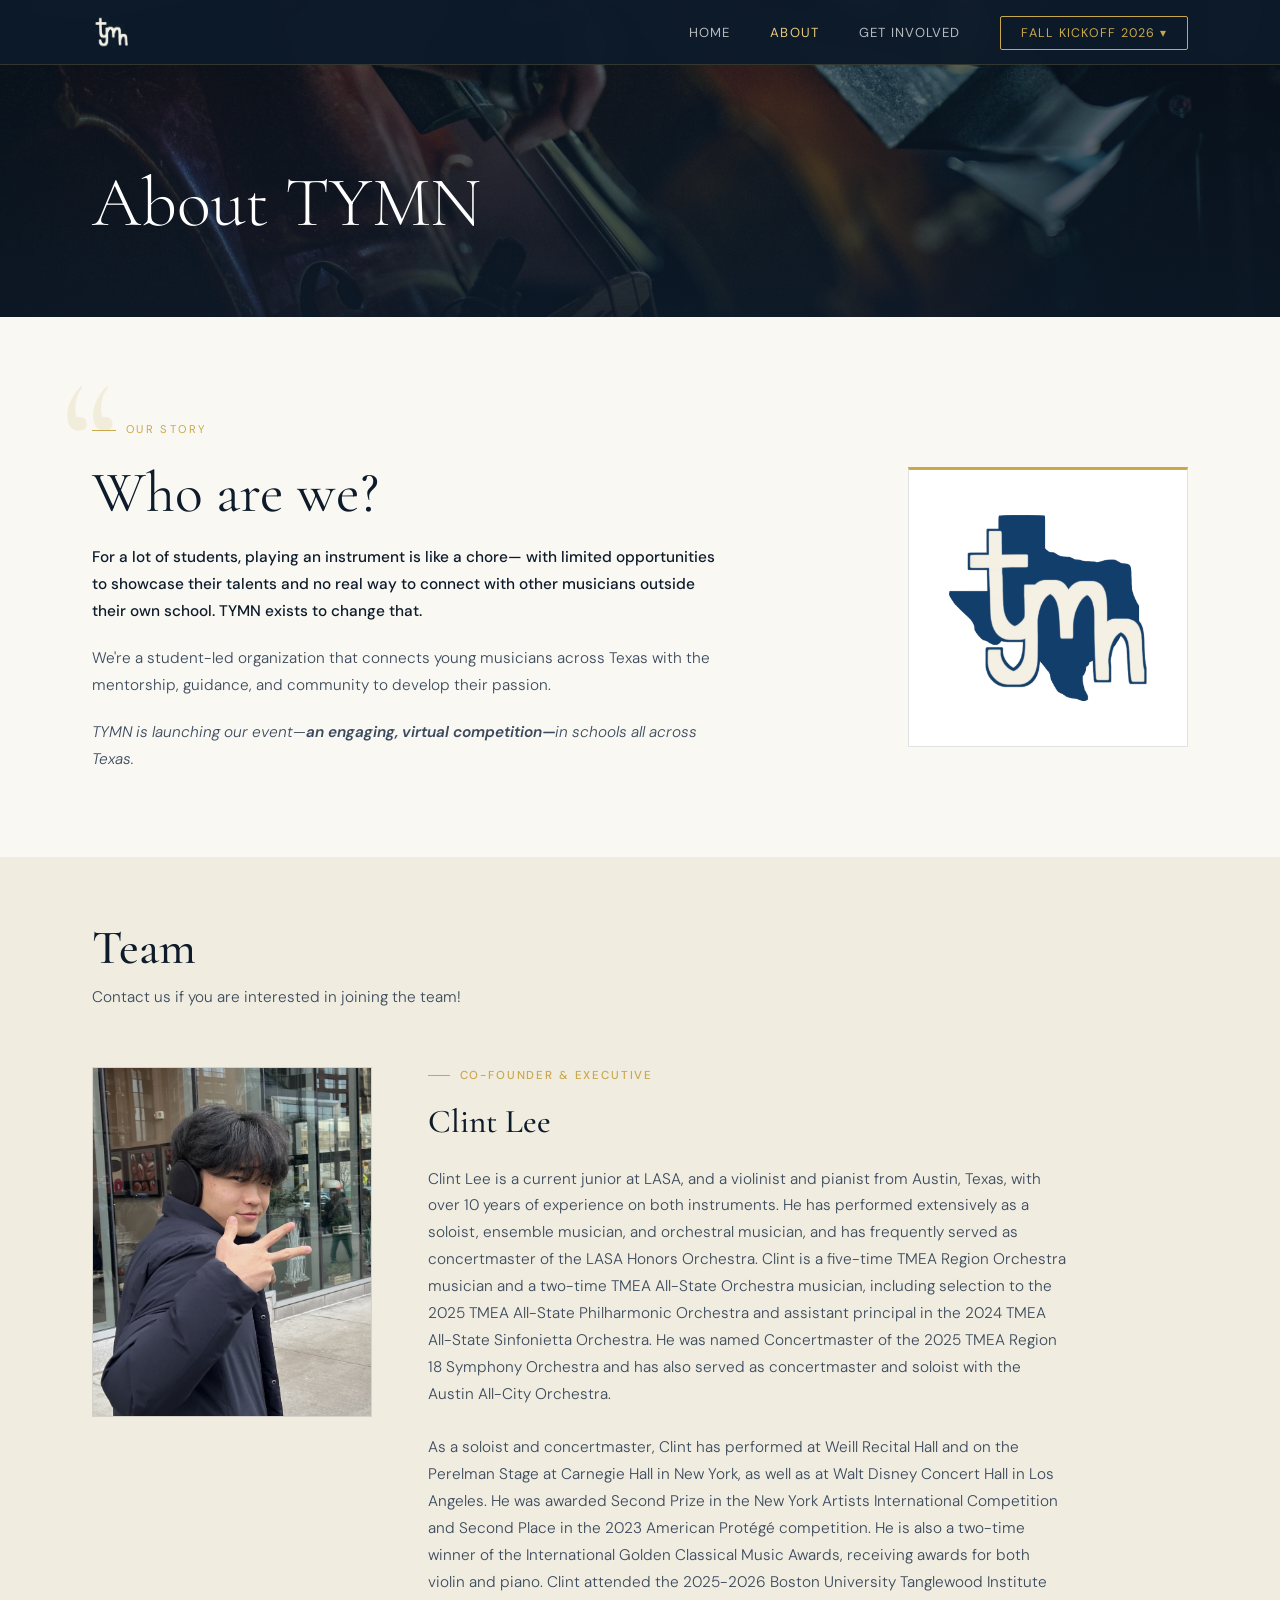
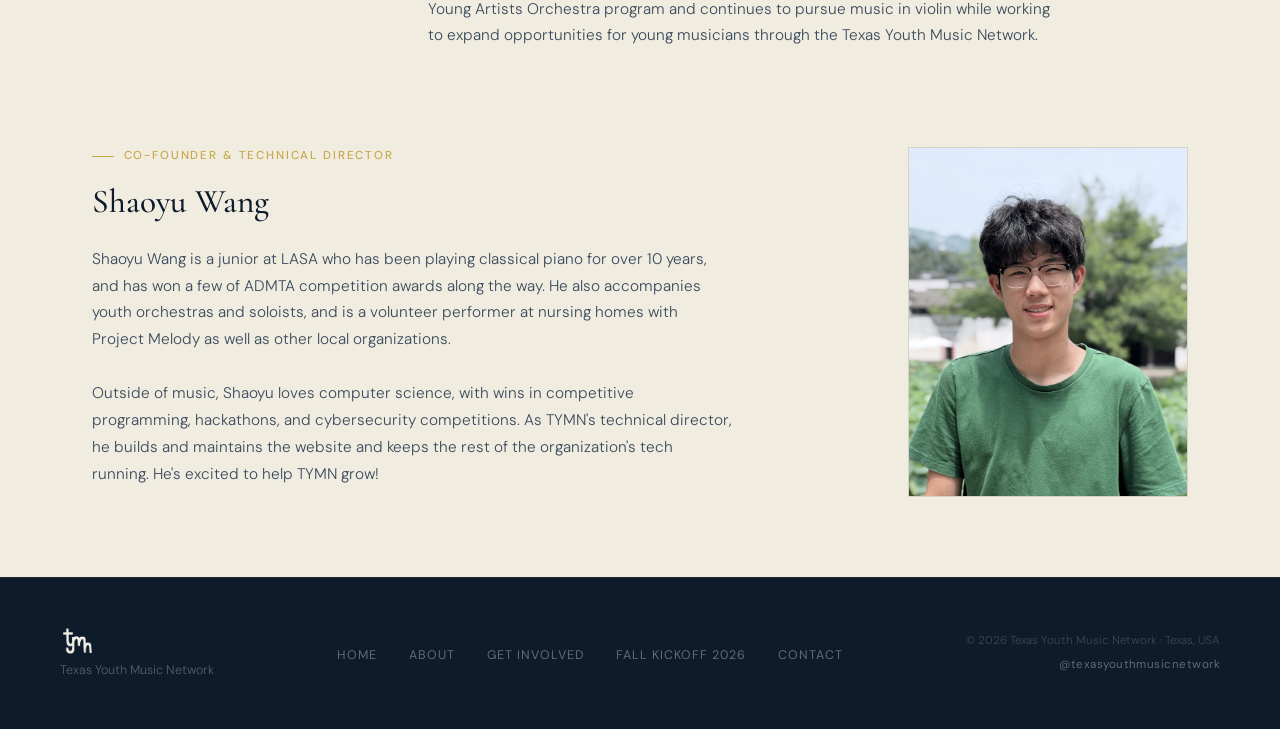
==== about/index.html @ 847e1628 "shaoyu bio edit" ====
<!doctype html>
<html lang="en">
	<head>
		<meta charset="UTF-8" />
		<meta name="viewport" content="width=device-width, initial-scale=1.0" />
		<title>About — TYMN — Texas Youth Music Network</title>
		<meta
			name="description"
			content="Learn about TYMN's mission and founding team — a small group of Texas high schoolers building competitions and community for young musicians statewide."
		/>
		<link rel="icon" type="image/png" href="/assets/favicon.png" />
		<link rel="apple-touch-icon" href="/assets/apple-touch-icon.png" />
		<meta property="og:type" content="website" />
		<meta
			property="og:title"
			content="About — TYMN — Texas Youth Music Network"
		/>
		<meta
			property="og:description"
			content="Learn about TYMN's mission and founding team — a small group of Texas high schoolers building competitions and community for young musicians statewide."
		/>
		<meta property="og:image" content="/assets/og-card.png" />
		<meta property="og:image:width" content="1200" />
		<meta property="og:image:height" content="630" />
		<meta name="twitter:image" content="/assets/og-card.png" />
		<meta name="twitter:card" content="summary_large_image" />
		<link rel="preconnect" href="https://fonts.googleapis.com" />
		<link rel="preconnect" href="https://fonts.gstatic.com" crossorigin />
		<link
			href="https://fonts.googleapis.com/css2?family=Cormorant+Garamond:ital,wght@0,300;0,400;0,500;0,600;1,300;1,400&family=DM+Sans:ital,opsz,wght@0,9..40,300;0,9..40,400;0,9..40,500;1,9..40,300&family=Oswald:wght@500;600;700&display=swap"
			rel="stylesheet"
		/>
		<link rel="stylesheet" href="/style.css?v=20" />
	</head>

	<body>
		<div id="site-header"></div>

		<!-- ─────────── PAGE HEADER ─────────── -->
		<section class="page-header">
			<div class="section-inner about">
				<h1 class="page-header-title">About TYMN</h1>
			</div>
		</section>

		<!-- ─────────── ABOUT US ─────────── -->
		<section id="about-us">
			<div class="section-inner about">
				<div class="about-grid">
					<div>
						<div class="statement-block">
							<span class="section-label">Our Story</span>
							<h2 class="statement-title">Who are we?</h2>
						</div>

						<div class="about-body">
							<p>
								For a lot of students, playing an instrument is
								like a chore— with limited opportunities to
								showcase their talents and no real way to
								connect with other musicians outside their own
								school. TYMN exists to change that.
							</p>
							<p>
								We're a student-led organization that connects
								young musicians across Texas with the
								mentorship, guidance, and community to develop
								their passion.
							</p>
							<p>
								<i>
									TYMN is launching our event—<strong
										>an engaging, virtual
										competition—</strong
									>in schools all across Texas.
								</i>
							</p>
						</div>
					</div>

					<div class="about-emblem">
						<img src="/assets/logo-emblem.png" alt="TYMN" />
					</div>
				</div>
			</div>
		</section>

		<!-- ─────────── MISSION ─────────── -->
		<!-- <section id="mission">
			<div class="section-inner about">
				<div class="about-grid">
					<div class="img-placeholder about-media">
						<span class="img-ph-icon">𝄞</span>
						<span>Insert photo here</span>
					</div>

					<div class="mission-text">
						<h2 class="section-title">Mission</h2>

						<p class="mission-statement">
							Talent shouldn't be limited by access.
						</p>
						<p class="mission-sub">
							TYMN aims to grow into a statewide network
							connecting student musicians across Texas. Future
							expansion may include regional chapters, expanded
							ensemble partnerships, and a broader peer mentorship
							platform.
						</p>
					</div>
				</div>
			</div>
		</section> -->

		<!-- ─────────── FOCUS ─────────── -->
		<!-- <section id="focus">
			<div class="section-inner about">
				<h2 class="section-title light">Our Focus</h2>

				<div class="focus-grid">
					<div class="focus-item">
						<span class="focus-item-label"
							>Competition Opportunities</span
						>
						<span class="focus-item-desc"
							>Access to online competitions, open to all.</span
						>
					</div>

					<div class="focus-item">
						<span class="focus-item-label">Mentorship</span>
						<span class="focus-item-desc"
							>Pairing experienced student musicians with younger
							peers</span
						>
					</div>

					<div class="focus-item">
						<span class="focus-item-label">Education</span>
						<span class="focus-item-desc"
							>Workshops, masterclasses, and audition
							guidance</span
						>
					</div>

					<div class="focus-item">
						<span class="focus-item-label">Community</span>
						<span class="focus-item-desc"
							>Connecting musicians across schools and cities in
							Texas</span
						>
					</div>
				</div>
			</div>
		</section> -->

		<!-- ─────────── TEAM ─────────── -->
		<section id="team">
			<div class="section-inner about">
				<h2 class="section-title">Team</h2>
				<p class="involved-intro">
					Contact us if you are interested in joining the team!
				</p>

				<div class="team-feature-list">
					<div class="team-feature">
						<div class="team-feature-media">
							<img src="/assets/clint.jpg" alt="Clint Lee" />
						</div>
						<div class="team-feature-body">
							<span class="team-feature-role"
								>Co-Founder &amp; Executive</span
							>
							<h3 class="team-feature-name">Clint Lee</h3>
							<p class="team-feature-bio">
								Clint Lee is a current junior at LASA, and a
								violinist and pianist from Austin, Texas, with
								over 10 years of experience on both instruments.
								He has performed extensively as a soloist,
								ensemble musician, and orchestral musician, and
								has frequently served as concertmaster of the
								LASA Honors Orchestra. Clint is a five-time TMEA
								Region Orchestra musician and a two-time TMEA
								All-State Orchestra musician, including
								selection to the 2025 TMEA All-State
								Philharmonic Orchestra and assistant principal
								in the 2024 TMEA All-State Sinfonietta
								Orchestra. He was named Concertmaster of the
								2025 TMEA Region 18 Symphony Orchestra and has
								also served as concertmaster and soloist with
								the Austin All-City Orchestra. <br />
								<br />As a soloist and concertmaster, Clint has
								performed at Weill Recital Hall and on the
								Perelman Stage at Carnegie Hall in New York, as
								well as at Walt Disney Concert Hall in Los
								Angeles. He was awarded Second Prize in the New
								York Artists International Competition and
								Second Place in the 2023 American Protégé
								competition. He is also a two-time winner of the
								International Golden Classical Music Awards,
								receiving awards for both violin and piano.
								Clint attended the 2025-2026 Boston University
								Tanglewood Institute Young Artists Orchestra
								program and continues to pursue music in violin
								while working to expand opportunities for young
								musicians through the Texas Youth Music Network.
							</p>
						</div>
					</div>

					<div class="team-feature reverse">
						<div class="team-feature-media">
							<img src="/assets/shaoyu.jpg" alt="Shaoyu Wang" />
						</div>
						<div class="team-feature-body">
							<span class="team-feature-role"
								>Co-Founder &amp; Technical Director</span
							>
							<h3 class="team-feature-name">Shaoyu Wang</h3>
							<p class="team-feature-bio">
								Shaoyu Wang is a junior at LASA who has been
								playing classical piano for over 10 years, and
								has won a few of ADMTA competition awards along
								the way. He also accompanies youth orchestras
								and soloists, and is a volunteer performer at
								nursing homes with Project Melody as well as
								other local organizations.
								<br /><br />
								Outside of music, Shaoyu loves computer science,
								with wins in competitive programming,
								hackathons, and cybersecurity competitions. As
								TYMN's technical director, he builds and
								maintains the website and keeps the rest of the
								organization's tech running. He's excited to
								help TYMN grow!
							</p>
						</div>
					</div>
				</div>
			</div>
		</section>

		<!-- ─────────── FAQ ─────────── -->
		<!-- <section id="faq">
			<div class="section-inner">
				<h2 class="section-title">Common questions about TYMN.</h2>

				<div class="faq-grid">
					<div class="faq-item">
						<h3 class="faq-q">Is TYMN a school club?</h3>
						<p class="faq-a">
							No. TYMN is an independent student-led organization
							that operates across multiple schools and cities in
							Texas. We partner with schools but are not
							affiliated with or administered by any single school
							or district.
						</p>
					</div>

					<div class="faq-item">
						<h3 class="faq-q">Is there a cost to participate?</h3>
						<p class="faq-a">
							Nope! All TYMN programs are free for student
							participants.
						</p>
					</div>

					<div class="faq-item">
						<h3 class="faq-q">
							What instruments or areas does TYMN support?
						</h3>
						<p class="faq-a">
							Any instrument. Orchestra and band instruments,
							piano, violin, guitar — if you play it, you can
							submit it. TYMN's founding team has the deepest
							expertise in strings, but every instrument is
							welcome in our programs and events.
						</p>
					</div>

					<div class="faq-item">
						<h3 class="faq-q">How do I join or volunteer?</h3>
						<p class="faq-a">
							There's no application — just
							<a href="/involved/">reach out directly</a>. Email,
							text, or Discord all work, and we'll go from there.
						</p>
					</div>

					<div class="faq-item">
						<h3 class="faq-q">When will programs start?</h3>
						<p class="faq-a">
							TYMN is currently in its founding and pilot phase.
							The Fall Kickoff Challenge is our first event —
							beyond that, <a href="/involved/">reach out</a> and
							we'll keep you posted as more programs take shape.
						</p>
					</div>

					<div class="faq-item">
						<h3 class="faq-q">
							How can my school partner with TYMN?
						</h3>
						<p class="faq-a">
							Music educators and administrators can reach out
							directly via email to discuss bringing TYMN
							workshops and mentorship programs to your students.
							We welcome inquiries from schools and music programs
							across Texas.
						</p>
					</div>
				</div>
			</div>
		</section> -->

		<div id="site-footer"></div>

		<script src="/include.js?v=12"></script>
	</body>
</html>
---- style.css ----
*,
*::before,
*::after {
	box-sizing: border-box;
	margin: 0;
	padding: 0;
}

:root {
	--navy: #0d1b2a;
	--navy-mid: #1a2e45;
	--navy-light: #243d57;
	--gold: #c9a84c;
	--gold-light: #e8c97a;
	--gold-pale: #f5e9c8;
	--cream: #faf8f3;
	--cream-dark: #f0ece0;
	--white: #ffffff;
	--text-dark: #0d1b2a;
	--text-mid: #3a4a5c;
	--text-muted: #6b7a8d;
	--text-light: #9aaabb;
	--border: rgba(13, 27, 42, 0.12);
	--border-gold: rgba(201, 168, 76, 0.35);
	--rank-up: #3f8f5f;
	--rank-down: #b2452f;
	--font-score: "Oswald", "DM Sans", sans-serif;
	--body-copy-size: 0.96rem;
	--body-copy-line: 1.75;
}

html {
	scroll-behavior: smooth;
}

/* Inline text links inside prose (not buttons, which have their own classes) */
p a {
	color: var(--gold);
	text-decoration-color: var(--border-gold);
}

p a:hover {
	color: var(--gold-light);
}

body {
	font-family: "DM Sans", sans-serif;
	background: var(--cream);
	color: var(--text-dark);
	line-height: 1.6;
	overflow-x: hidden;
}

/* ─── NAV ─── */
nav {
	position: fixed;
	top: 0;
	left: 0;
	right: 0;
	z-index: 100;
	background: rgba(13, 27, 42, 0.96);
	backdrop-filter: blur(12px);
	border-bottom: 1px solid rgba(201, 168, 76, 0.2);
}

.nav-inner {
	max-width: 1160px;
	margin: 0 auto;
	padding: 0 2rem;
	height: 64px;
	display: flex;
	align-items: center;
	justify-content: space-between;
}

.nav-logo {
	display: flex;
	align-items: center;
	text-decoration: none;
}

.nav-logo img {
	height: 34px;
	width: auto;
	display: block;
}

.nav-right {
	display: flex;
	align-items: center;
	gap: 1.75rem;
}

.nav-toggle {
	display: none;
	width: 40px;
	height: 40px;
	border: 1px solid rgba(201, 168, 76, 0.4);
	background: transparent;
	border-radius: 2px;
	padding: 0.6rem 0.5rem;
	cursor: pointer;
	gap: 0.25rem;
	flex-direction: column;
	justify-content: center;
	align-items: stretch;
	transition: background 0.2s;
}

.nav-toggle:hover {
	background: rgba(201, 168, 76, 0.1);
}

.nav-toggle span {
	display: block;
	height: 2px;
	background: var(--gold-light);
	transition: transform 0.2s;
}

.nav-mobile-panel {
	display: none;
}

.nav-links {
	display: flex;
	gap: 2.5rem;
	list-style: none;
	align-items: center;
}

.nav-socials {
	display: flex;
	align-items: center;
	gap: 1rem;
}

.nav-social {
	display: flex;
	align-items: center;
	opacity: 0.85;
	transition:
		opacity 0.2s,
		transform 0.2s;
}

.nav-social:hover {
	opacity: 1;
	transform: scale(1.08);
}

.nav-social-icon {
	width: 20px;
	height: 20px;
	display: block;
}

.nav-links a {
	color: rgba(255, 255, 255, 0.7);
	text-decoration: none;
	font-size: 0.82rem;
	font-weight: 400;
	letter-spacing: 0.08em;
	text-transform: uppercase;
	transition: color 0.2s;
}

.nav-links a:hover {
	color: var(--gold-light);
}

.nav-links a.active {
	color: var(--gold-light);
}

.nav-cta {
	background: transparent;
	border: 1px solid var(--gold);
	color: var(--gold) !important;
	padding: 0.5rem 1.25rem;
	border-radius: 2px;
	font-size: 0.78rem !important;
	letter-spacing: 0.1em !important;
	text-transform: uppercase;
	transition:
		background 0.2s,
		color 0.2s !important;
}

.nav-cta:hover {
	background: var(--gold) !important;
	color: var(--navy) !important;
}

.nav-dropdown {
	position: relative;
}

.nav-dropdown-menu {
	position: absolute;
	top: 100%;
	right: 0;
	margin-top: 0.65rem;
	min-width: 200px;
	list-style: none;
	background: var(--navy);
	border: 1px solid rgba(201, 168, 76, 0.25);
	padding: 0.4rem 0;
	opacity: 0;
	visibility: hidden;
	transform: translateY(-6px);
	transition:
		opacity 0.18s,
		transform 0.18s,
		visibility 0.18s;
	z-index: 200;
}

.nav-dropdown:hover .nav-dropdown-menu,
.nav-dropdown:focus-within .nav-dropdown-menu {
	opacity: 1;
	visibility: visible;
	transform: translateY(0);
}

.nav-dropdown-menu a {
	display: block;
	padding: 0.65rem 1.15rem;
	font-size: 0.76rem !important;
	font-weight: 400;
	letter-spacing: 0.06em !important;
	text-transform: uppercase;
	color: rgba(255, 255, 255, 0.75);
	text-decoration: none;
	white-space: nowrap;
}

.nav-dropdown-menu a:hover {
	color: var(--gold-light);
	background: rgba(201, 168, 76, 0.08);
}

/* ─── PAGE HEADER (non-Home pages) ─── */
.page-header {
	position: relative;
	background-image: url("assets/orch1.jpg");
	background-size: cover;
	background-position: center;
	padding-top: 100px;
	padding-bottom: 12px;
}

.page-header::before {
	content: "";
	position: absolute;
	inset: 0;
	background: linear-gradient(
		180deg,
		rgba(13, 27, 42, 0.55) 0%,
		rgba(13, 27, 42, 0.85) 100%
	);
}

.page-header .section-inner {
	position: relative;
	z-index: 2;
	padding: 5rem 2rem 3.5rem;
}

.section-inner.about {
	padding: 4rem 2rem;
}

.page-header-title {
	font-family: "Cormorant Garamond", serif;
	font-size: clamp(2.75rem, 5.5vw, 4.5rem);
	font-weight: 300;
	color: var(--white);
	line-height: 1.1;
}

.page-header-title span {
	color: var(--gold);
}

/* ─── HERO ─── */
#hero {
	background: var(--navy);
	padding-top: 64px;
}

.hero-carousel {
	position: relative;
	height: 440px;
	overflow: hidden;
}

.hero-track {
	display: flex;
	height: 100%;
	transition: transform 0.6s cubic-bezier(0.65, 0, 0.35, 1);
}

.hero-slide {
	position: relative;
	flex: 0 0 100%;
	width: 100%;
	background-size: cover;
	background-position: center;
	display: flex;
	align-items: flex-end;
}

.hero-slide::before {
	content: "";
	position: absolute;
	inset: 0;
	background: linear-gradient(
		180deg,
		rgba(13, 27, 42, 0.35) 0%,
		rgba(13, 27, 42, 0.88) 100%
	);
}

.hero-slide-kicker {
	position: absolute;
	top: 1.5rem;
	left: 0;
	right: 0;
	z-index: 2;
	max-width: 1160px;
	margin: 0 auto;
	padding: 0 2rem;
	font-size: 0.8rem;
	font-weight: 500;
	letter-spacing: 0.12em;
	text-transform: uppercase;
	color: var(--cream-dark);
}

.hero-slide-kicker span {
	color: var(--gold-light);
}

.hero-slide-content {
	position: relative;
	z-index: 2;
	max-width: 1160px;
	margin: 0 auto;
	padding: 0 2rem 3rem;
	width: 100%;
}

.hero-slide-title {
	font-family: "Cormorant Garamond", serif;
	font-size: clamp(1.8rem, 4vw, 2.75rem);
	font-weight: 500;
	color: var(--white);
	margin-bottom: 0.5rem;
}

.hero-slide-desc {
	font-size: 1.1rem;
	font-weight: 300;
	color: rgba(255, 255, 255, 0.75);
	max-width: 750px;
	line-height: 1.6;
}

.hero-arrow {
	position: absolute;
	top: 50%;
	transform: translateY(-50%);
	z-index: 3;
	width: 40px;
	height: 40px;
	border-radius: 50%;
	border: 1px solid rgba(255, 255, 255, 0.3);
	background: rgba(13, 27, 42, 0.4);
	color: var(--white);
	font-size: 1.3rem;
	line-height: 1;
	cursor: pointer;
	display: flex;
	align-items: center;
	justify-content: center;
	transition:
		border-color 0.2s,
		background 0.2s;
}

.hero-arrow:hover {
	border-color: var(--gold);
	background: rgba(13, 27, 42, 0.65);
}

.hero-arrow.prev {
	left: 1.25rem;
}

.hero-arrow.next {
	right: 1.25rem;
}

.hero-dots {
	position: absolute;
	bottom: 1.25rem;
	left: 50%;
	transform: translateX(-50%);
	z-index: 3;
	display: flex;
	gap: 0.6rem;
}

.hero-dot {
	width: 8px;
	height: 8px;
	border-radius: 50%;
	background: rgba(255, 255, 255, 0.35);
	border: none;
	padding: 0;
	cursor: pointer;
	transition:
		background 0.2s,
		transform 0.2s;
}

.hero-dot.active {
	background: var(--gold);
	transform: scale(1.3);
}

.btn-primary {
	background: var(--gold);
	border: 1px solid var(--gold);
	color: var(--navy);
	padding: 0.85rem 2rem;
	border-radius: 2px;
	font-size: 0.82rem;
	font-weight: 500;
	letter-spacing: 0.1em;
	text-transform: uppercase;
	text-decoration: none;
	transition: background 0.2s;
	cursor: pointer;
	display: inline-block;
}

.btn-primary:hover {
	background: var(--gold-light);
}

.btn-primary.is-disabled {
	background: rgba(201, 168, 76, 0.3);
	border-color: rgba(201, 168, 76, 0.3);
	color: rgba(13, 27, 42, 0.55);
	cursor: not-allowed;
	pointer-events: none;
}

.btn-sec {
	padding: 0.85rem 2rem;
	border: 1px solid var(--gold);
	color: var(--gold);
	border-radius: 2px;
	font-size: 0.82rem;
	font-weight: 500;
	letter-spacing: 0.1em;
	text-transform: uppercase;
	text-decoration: none;
	transition: background 0.2s;
	cursor: pointer;
	display: inline-block;
}

.btn-sec:hover {
	background: var(--gold-light);
	color: var(--navy);
}

.hero-slide-btn {
	margin-top: 1.5rem;
	background: transparent;
	border: 1px solid var(--gold-light);
	color: var(--gold-light);
}

.hero-slide-btn:hover {
	background: var(--gold-light);
	color: var(--navy);
}

/* ─── SECTION BASICS ─── */
section {
	position: relative;
}

.section-inner {
	max-width: 1160px;
	margin: 0 auto;
	padding: 6rem 2rem;
}

.section-label {
	font-size: 0.7rem;
	font-weight: 400;
	letter-spacing: 0.22em;
	text-transform: uppercase;
	color: var(--gold);
	margin-bottom: 1.25rem;
	display: flex;
	align-items: center;
	gap: 0.6rem;
}

.section-label::before {
	content: "";
	display: inline-block;
	width: 24px;
	height: 1px;
	background: var(--gold);
}

.section-title {
	font-family: "Cormorant Garamond", serif;
	font-size: clamp(2rem, 4vw, 3rem);
	font-weight: 500;
	line-height: 1.15;
	color: var(--navy);
	max-width: 640px;
}

.section-title.light {
	color: var(--white);
}

.section-title.center {
	margin-left: auto;
	margin-right: auto;
	text-align: center;
}

/* ─── STATUS BANNER ─── */
#status {
	background: var(--navy);
	padding: 2rem;
}

.status-banner {
	max-width: 1160px;
	margin: 0 auto;
	display: flex;
	align-items: center;
	gap: 1.5rem;
	flex-wrap: wrap;
}

.status-pill {
	background: rgba(201, 168, 76, 0.15);
	border: 1px solid rgba(201, 168, 76, 0.4);
	color: var(--gold-light);
	font-size: 0.72rem;
	font-weight: 500;
	letter-spacing: 0.12em;
	text-transform: uppercase;
	padding: 0.4rem 1rem;
	border-radius: 2px;
	white-space: nowrap;
	flex-shrink: 0;
}

.status-text {
	color: rgba(255, 255, 255, 0.55);
	font-size: 0.88rem;
	font-weight: 300;
	line-height: 1.5;
}

.status-text strong {
	color: rgba(255, 255, 255, 0.85);
	font-weight: 400;
}

/* ─── ABOUT ─── */
#about-us {
	background: var(--cream);
}

.about-grid {
	display: grid;
	gap: 4rem;
	align-items: center;
	margin-top: 2.5rem;
}

#about-us .about-body {
	max-width: 640px;
}

#mission .about-grid {
	grid-template-columns: 280px 1fr;
}

#kickoff-overview .about-grid,
#about-us .about-grid,
#intro .about-grid {
	grid-template-columns: 1fr 280px;
}

.about-emblem {
	aspect-ratio: 1 / 1;
	width: 100%;
	display: flex;
	align-items: center;
	justify-content: center;
	background: var(--white);
	border: 1px solid var(--border);
	border-top: 3px solid var(--gold);
	padding: 2.5rem;
}

.about-emblem img {
	width: 100%;
	height: 100%;
	object-fit: contain;
}

.about-media {
	aspect-ratio: 4 / 5;
	width: 100%;
}

.join-card {
	background: var(--white);
	border: 1px solid var(--border);
	border-top: 3px solid var(--gold);
	padding: 2.25rem 1.75rem;
	display: flex;
	flex-direction: column;
	align-items: center;
	gap: 0.5rem;
	text-align: center;
}

.join-card-label {
	font-size: 0.68rem;
	font-weight: 500;
	letter-spacing: 0.16em;
	text-transform: uppercase;
	color: var(--gold);
}

.join-card-date {
	font-family: "Cormorant Garamond", serif;
	font-size: 1.6rem;
	font-weight: 500;
	color: var(--navy);
	line-height: 1.25;
	margin-bottom: 0.75rem;
}

.join-card .btn-primary {
	width: 100%;
}

.about-body {
	max-width: 600px;
}

.about-body p {
	font-size: var(--body-copy-size);
	color: var(--text-mid);
	line-height: var(--body-copy-line);
	margin-bottom: 1.25rem;
	font-weight: 300;
}

.about-body p strong {
	font-weight: 600;
}

.about-body p:first-of-type {
	font-size: var(--body-copy-size);
	font-family: "DM Sans", sans-serif;
	font-weight: 500;
	color: var(--navy);
	line-height: var(--body-copy-line);
}

/* ─── MISSION ─── */
#mission {
	background: var(--cream-dark);
}

.mission-text {
	max-width: 480px;
}

.mission-statement {
	font-family: "Cormorant Garamond", serif;
	font-size: clamp(1.4rem, 2.5vw, 1.75rem);
	font-style: italic;
	font-weight: 400;
	color: var(--navy);
	line-height: 1.5;
	margin-top: 1.5rem;
	margin-bottom: 1rem;
}

.mission-sub {
	font-size: var(--body-copy-size);
	font-weight: 300;
	color: var(--text-mid);
	line-height: var(--body-copy-line);
}

/* ─── FOCUS ─── */
#focus {
	background: var(--navy);
}

.focus-grid {
	margin-top: 2.5rem;
	display: grid;
	grid-template-columns: 1fr 1fr;
	gap: 1.5px;
	background: rgba(201, 168, 76, 0.15);
}

.focus-item {
	background: var(--navy);
	padding: 2.5rem;
	display: flex;
	flex-direction: column;
	gap: 0.6rem;
}

.focus-item-label {
	font-size: 0.75rem;
	font-weight: 500;
	letter-spacing: 0.14em;
	text-transform: uppercase;
	color: var(--gold);
}

.focus-item-desc {
	font-size: var(--body-copy-size);
	color: rgba(255, 255, 255, 0.6);
	font-weight: 300;
	line-height: var(--body-copy-line);
}

/* ─── HOME: INTRO ─── */
#intro {
	background: var(--cream);
}

.intro-text {
	margin-top: 1.5rem;
	max-width: 640px;
	font-size: var(--body-copy-size);
	color: var(--text-mid);
	font-weight: 400;
	line-height: var(--body-copy-line);
	margin-bottom: 2rem;
}

.intro-text span {
	color: var(--gold);
	font-weight: 500;
}

.intro-text strong {
	font-weight: 500;
	letter-spacing: 0.1px;
}

/* ─── HOME: GALLERY ─── */
#gallery {
	background: var(--cream-dark);
}

.gallery-grid {
	display: grid;
	grid-template-columns: repeat(4, 1fr);
	gap: 1.25rem;
	margin-top: 3rem;
}

.gallery-grid > * {
	aspect-ratio: 1;
}

.gallery-img {
	width: 100%;
	height: 100%;
	object-fit: cover;
}

/* ─── HOME: VOLUNTEER CTA ─── */
#volunteer-cta {
	background: var(--navy-mid);
	text-align: center;
}

.volunteer-cta-text {
	max-width: 560px;
	margin: 0 auto 2rem;
	color: rgba(255, 255, 255, 0.6);
	font-size: var(--body-copy-size);
	font-weight: 300;
	line-height: var(--body-copy-line);
}

/* ─── PROGRAMS ─── */
#programs {
	background: var(--navy-mid);
	overflow: hidden;
}

.programs-header {
	display: flex;
	justify-content: space-between;
	align-items: flex-end;
	margin-bottom: 4rem;
	gap: 2rem;
	flex-wrap: wrap;
}

.programs-intro {
	color: rgba(255, 255, 255, 0.5);
	font-size: var(--body-copy-size);
	font-weight: 300;
	max-width: 360px;
	line-height: var(--body-copy-line);
}

.programs-grid {
	display: flex;
	flex-direction: column;
	gap: 1.5px;
	background: rgba(201, 168, 76, 0.15);
}

.program-anchor {
	color: inherit;
	text-decoration: none;
}

.program-card {
	background: var(--navy-mid);
	padding: 2rem 2.5rem;
	display: flex;
	align-items: center;
	gap: 2.5rem;
	transition: background 0.3s;
}

.program-anchor:hover .program-card {
	background: var(--navy);
}

.program-date {
	display: flex;
	flex-direction: column;
	align-items: flex-start;
	gap: 0.3rem;
	flex: 0 0 auto;
	width: 110px;
}

.program-date-label {
	font-size: 0.62rem;
	font-weight: 500;
	letter-spacing: 0.14em;
	text-transform: uppercase;
	color: rgba(201, 168, 76, 0.55);
}

.program-date-value {
	font-family: "Cormorant Garamond", serif;
	font-size: 1.7rem;
	font-weight: 500;
	color: var(--gold-light);
	line-height: 1.15;
}

.program-card-body {
	flex: 1 1 320px;
	min-width: 0;
}

.program-card-heading {
	display: flex;
	align-items: center;
	justify-content: space-between;
	gap: 1rem;
	margin-bottom: 0.6rem;
}

.program-title {
	font-family: "Cormorant Garamond", serif;
	font-size: 1.6rem;
	font-weight: 500;
	color: var(--white);
	line-height: 1.3;
}

.program-desc {
	font-size: var(--body-copy-size);
	color: rgba(255, 255, 255, 0.5);
	line-height: var(--body-copy-line);
	font-weight: 300;
}

.program-more {
	flex: 0 0 auto;
	display: inline-block;
	font-size: 0.75rem;
	font-weight: 500;
	letter-spacing: 0.1em;
	text-transform: uppercase;
	color: var(--gold);
	text-decoration: none;
	border-bottom: 1px solid var(--gold);
	padding-bottom: 0.15rem;
	white-space: nowrap;
	transition:
		color 0.2s,
		border-color 0.2s;
}

.program-more:hover {
	color: var(--gold-light);
	border-color: var(--gold-light);
}

.program-tag {
	font-size: 0.7rem;
	font-weight: 500;
	letter-spacing: 0.12em;
	text-transform: uppercase;
	color: var(--gold);
	border: 1px solid rgba(201, 168, 76, 0.3);
	padding: 0.25rem 0.65rem;
	border-radius: 2px;
	white-space: nowrap;
}

.program-tag.future {
	color: rgba(255, 255, 255, 0.3);
	border-color: rgba(255, 255, 255, 0.12);
}

/* ─── MAILING LIST ─── */
#mailing-list {
	background: var(--cream-dark);
}

.mailing-list-card {
	background: var(--white);
	border: 1px solid var(--border);
	border-top: 3px solid var(--gold);
	padding: 3.5rem;
	display: grid;
	grid-template-columns: 340px 1fr;
	gap: 3rem;
	align-items: center;
}

.mailing-list-text {
	margin-top: 1rem;
	font-size: var(--body-copy-size);
	color: var(--text-mid);
	font-weight: 300;
	line-height: var(--body-copy-line);
}

.mailing-list-form {
	display: flex;
	flex-direction: column;
	gap: 1.5rem;
}

.form-row {
	display: grid;
	grid-template-columns: repeat(2, 1fr);
	gap: 1.25rem;
}

.form-field {
	display: flex;
	flex-direction: column;
	gap: 0.5rem;
}

.form-field label {
	font-size: 0.68rem;
	font-weight: 500;
	letter-spacing: 0.12em;
	text-transform: uppercase;
	color: var(--text-muted);
}

.required-mark {
	color: var(--rank-down);
}

.form-field input {
	font-family: "DM Sans", sans-serif;
	font-size: 0.92rem;
	color: var(--text-dark);
	background: var(--cream);
	border: 1px solid var(--border);
	border-radius: 2px;
	padding: 0.75rem 0.9rem;
	transition: border-color 0.2s;
}

.form-field input:focus {
	outline: none;
	border-color: var(--gold);
}

.mailing-list-form-footer {
	display: flex;
	align-items: center;
	gap: 1.5rem;
}

.mailing-list-status {
	font-size: 0.85rem;
	color: var(--gold);
	font-weight: 500;
}

.mailing-list-frame {
	display: none;
}

/* ─── GET INVOLVED ─── */
#involved {
	background: var(--cream);
}

/* ─── STEPS (numbered) ─── */
#how-it-works {
	background: var(--cream);
}

.steps-grid {
	display: flex;
	align-items: flex-start;
	justify-content: center;
	gap: 0.5rem;
	margin-top: 3rem;
	text-align: center;
}

.step {
	flex: 1 1 220px;
	max-width: 260px;
}

.step-arrow {
	flex: 0 0 auto;
	width: 64px;
	margin-top: 32px;
}

.step-arrow svg {
	width: 100%;
	height: 20px;
	display: block;
}

.step-circle {
	width: 84px;
	height: 84px;
	border-radius: 50%;
	background: var(--gold);
	color: var(--navy);
	font-family: "Cormorant Garamond", serif;
	font-size: 2.1rem;
	font-weight: 600;
	display: flex;
	align-items: center;
	justify-content: center;
	margin: 0 auto 1.5rem;
}

.step-title {
	font-family: "Cormorant Garamond", serif;
	font-size: 1.3rem;
	font-weight: 500;
	color: var(--navy);
	margin-bottom: 0.75rem;
}

.step-desc {
	font-size: var(--body-copy-size);
	color: var(--text-mid);
	font-weight: 300;
	line-height: var(--body-copy-line);
	max-width: 260px;
	margin: 0 auto;
}

/* ─── KICKOFF CHALLENGE ─── */
#kickoff-overview {
	background: var(--cream);
}

#kickoff-timeline-section {
	background: var(--cream-dark);
}

#kickoff-judging {
	background: var(--navy);
}

.focus-grid.cols-3 {
	grid-template-columns: repeat(3, 1fr);
}

.judging-intro {
	margin-top: 0.5rem;
	margin-bottom: 2.5rem;
	color: rgba(255, 255, 255, 0.6);
	font-size: var(--body-copy-size);
	font-weight: 300;
	max-width: 640px;
	line-height: var(--body-copy-line);
}

.judging-note {
	margin-top: 2.5rem;
	padding-top: 1.75rem;
	border-top: 1px solid rgba(201, 168, 76, 0.25);
	font-size: 1.2rem;
	font-weight: 400;
	color: var(--gold-light);
	max-width: 640px;
}

#awards {
	background: var(--cream-dark);
}

.awards-grid {
	display: grid;
	grid-template-columns: repeat(2, 1fr);
	gap: 2rem;
	margin-top: 2.5rem;
}

.awards-grid .involved-bullets {
	margin-bottom: 0;
}

/* Stat grid: reusable label/value/desc cards (leaderboard points, key dates, etc.) */
.stat-grid {
	display: grid;
	grid-template-columns: repeat(auto-fit, minmax(200px, 1fr));
	gap: 1.5px;
	background: var(--border);
	margin-top: 2.5rem;
}

.stat-item {
	background: var(--white);
	padding: 2rem;
	display: flex;
	flex-direction: column;
	gap: 0.4rem;
}

.stat-label {
	font-size: 0.68rem;
	font-weight: 500;
	letter-spacing: 0.14em;
	text-transform: uppercase;
	color: var(--gold);
}

.stat-value {
	font-family: var(--font-score);
	font-size: 1.6rem;
	font-weight: 600;
	color: var(--navy);
	font-variant-numeric: tabular-nums;
}

.stat-desc {
	font-size: var(--body-copy-size);
	color: var(--text-mid);
	font-weight: 300;
	line-height: var(--body-copy-line);
}

/* ─── ENTER CTA ─── */
#enter {
	background: var(--navy-mid);
	text-align: center;
}

.cta-buttons {
	display: flex;
	justify-content: center;
	flex-wrap: wrap;
	gap: 2rem;
}

.involved-intro {
	margin-top: 0.5rem;
	margin-bottom: 3.5rem;
	font-size: var(--body-copy-size);
	color: var(--text-mid);
	max-width: 540px;
	font-weight: 300;
	line-height: var(--body-copy-line);
}

.involved-grid {
	display: grid;
	grid-template-columns: repeat(auto-fit, minmax(220px, 1fr));
	gap: 2rem;
}

.involved-card {
	background: var(--white);
	border: 1px solid var(--border);
	padding: 2.5rem 2rem;
	position: relative;
}

.involved-icon {
	width: 36px;
	height: 36px;
	margin-bottom: 1.5rem;
	color: var(--gold);
}

.involved-card-title {
	font-family: "Cormorant Garamond", serif;
	font-size: 1.3rem;
	font-weight: 500;
	color: var(--navy);
	margin-bottom: 0.75rem;
}

.involved-card-desc {
	font-size: var(--body-copy-size);
	color: var(--text-mid);
	font-weight: 300;
	line-height: var(--body-copy-line);
	margin-bottom: 1.75rem;
}

.social-rows {
	display: flex;
	flex-direction: column;
	gap: 1rem;
}

.social-row {
	display: flex;
	align-items: center;
	gap: 0.85rem;
	color: var(--navy);
	text-decoration: none;
	transition: color 0.2s;
}

.social-row:hover {
	color: var(--gold);
}

.social-row-icon {
	width: 22px;
	height: 22px;
	flex-shrink: 0;
	color: var(--gold);
}

.social-row span {
	font-size: 0.85rem;
	font-weight: 500;
	letter-spacing: 0.02em;
	overflow-wrap: anywhere;
}

.involved-bullets {
	list-style: none;
	display: flex;
	flex-direction: column;
	gap: 0.5rem;
	margin-bottom: 2rem;
}

.involved-bullets li {
	font-size: 0.82rem;
	color: var(--text-mid);
	display: flex;
	gap: 0.5rem;
	align-items: flex-start;
	font-weight: 300;
}

.involved-bullets li::before {
	content: "–";
	color: var(--gold);
	flex-shrink: 0;
}

.inv-card-btn {
	display: inline-block;
	font-size: 0.75rem;
	font-weight: 500;
	letter-spacing: 0.1em;
	color: var(--navy);
	text-decoration: none;
	border-bottom: 1px solid var(--gold);
	padding-bottom: 0.15rem;
	transition: color 0.2s;
	overflow-wrap: anywhere;
}

.card-btn {
	display: inline-block;
	font-size: 0.75rem;
	font-weight: 500;
	letter-spacing: 0.1em;
	text-transform: uppercase;
	color: var(--navy);
	text-decoration: none;
	border-bottom: 1px solid var(--gold);
	padding-bottom: 0.15rem;
	transition: color 0.2s;
	overflow-wrap: anywhere;
}

.card-btn:hover,
.inv-card-btn:hover {
	color: var(--gold);
	border-color: var(--gold);
}

/* ─── CONTACT / JOIN ─── */
#contact {
	background: var(--cream);
}

/* ─── GET INVOLVED: WHY REACH OUT ─── */
#involved-facts {
	background: var(--navy);
}

#involved-facts .section-inner {
	padding: 3.5rem 2rem;
	text-align: center;
}

.involved-footlinks-label {
	justify-content: center;
	margin-bottom: 1rem;
}

.involved-footlinks-buttons {
	display: flex;
	flex-wrap: wrap;
	justify-content: center;
	gap: 1rem;
}

/* ─── TEAM ─── */
#team {
	background: var(--cream-dark);
}

.team-intro {
	margin-top: 0.5rem;
	font-size: var(--body-copy-size);
	color: var(--text-mid);
	font-weight: 300;
	max-width: 500px;
	line-height: var(--body-copy-line);
	margin-bottom: 3.5rem;
}

.team-grid {
	display: grid;
	grid-template-columns: repeat(auto-fit, minmax(340px, 1fr));
	gap: 2rem;
	margin-top: 2rem;
}

.team-card {
	display: grid;
	grid-template-columns: auto 1fr;
	gap: 2.5rem;
	align-items: start;
	background: var(--white);
	border: 1px solid var(--border);
	padding: 2.5rem;
}

.team-photo-block {
	display: flex;
	flex-direction: column;
	gap: 0.5rem;
	align-items: center;
}

.team-photo {
	width: 110px;
	height: 140px;
	background: var(--cream-dark);
	border: 1px solid var(--border);
	display: flex;
	align-items: center;
	justify-content: center;
	flex-direction: column;
	gap: 0.5rem;
	color: var(--text-muted);
	font-size: 0.65rem;
	letter-spacing: 0.1em;
	text-transform: uppercase;
	flex-shrink: 0;
	overflow: hidden;
}

.team-photo img {
	width: 100%;
	height: 100%;
	object-fit: cover;
	display: block;
}

.team-photo-label {
	font-size: 0.65rem;
	color: var(--text-light);
	text-align: center;
	max-width: 80px;
	line-height: 1.4;
}

.team-name {
	font-family: "Cormorant Garamond", serif;
	font-size: 1.5rem;
	font-weight: 500;
	color: var(--navy);
	margin-bottom: 0.2rem;
}

.team-role {
	font-size: 0.72rem;
	font-weight: 400;
	letter-spacing: 0.14em;
	text-transform: uppercase;
	color: var(--gold);
	margin-bottom: 1rem;
}

.team-bio {
	font-size: var(--body-copy-size);
	color: var(--text-mid);
	font-weight: 300;
	line-height: var(--body-copy-line);
}

/* ─── FAQ ─── */
#faq {
	background: var(--cream);
}

.faq-grid {
	display: grid;
	grid-template-columns: 1fr 1fr;
	gap: 2.5rem;
	margin-top: 3.5rem;
}

.faq-q {
	font-family: "Cormorant Garamond", serif;
	font-size: 1.15rem;
	font-weight: 500;
	color: var(--navy);
	margin-bottom: 0.6rem;
	line-height: 1.35;
}

.faq-a {
	font-size: var(--body-copy-size);
	color: var(--text-mid);
	font-weight: 300;
	line-height: var(--body-copy-line);
}

/* ─── FOOTER ─── */
footer {
	background: var(--navy);
	border-top: 1px solid rgba(201, 168, 76, 0.12);
	padding: 3rem 2rem;
}

.footer-inner {
	max-width: 1160px;
	margin: 0 auto;
	display: flex;
	justify-content: space-between;
	align-items: center;
	gap: 2rem;
	flex-wrap: wrap;
}

.footer-logo img {
	height: 30px;
	width: auto;
	display: block;
}

.footer-tagline {
	font-size: 0.78rem;
	color: rgba(255, 255, 255, 0.3);
	font-weight: 300;
	margin-top: 0.3rem;
}

.footer-links {
	display: flex;
	gap: 2rem;
	list-style: none;
	flex-wrap: wrap;
}

.footer-links a {
	font-size: 0.78rem;
	color: rgba(255, 255, 255, 0.35);
	text-decoration: none;
	letter-spacing: 0.08em;
	text-transform: uppercase;
	transition: color 0.2s;
}

.footer-links a:hover {
	color: var(--gold-light);
}

.footer-copy {
	font-size: 0.72rem;
	color: rgba(255, 255, 255, 0.2);
	font-weight: 300;
}

.footer-bottom {
	display: flex;
	flex-direction: column;
	align-items: flex-end;
	gap: 0.35rem;
}

.footer-instagram {
	font-size: 0.72rem;
	color: rgba(255, 255, 255, 0.35);
	text-decoration: none;
	letter-spacing: 0.04em;
	transition: color 0.2s;
}

.footer-instagram:hover {
	color: var(--gold-light);
}

/* ─── DIVIDER ─── */
.gold-rule {
	width: 40px;
	height: 1px;
	background: var(--gold);
	margin: 2rem 0;
}

/* ─── IMAGE PLACEHOLDER UTILITY ─── */
.img-placeholder {
	background: var(--cream-dark);
	border: 1px dashed rgba(13, 27, 42, 0.2);
	display: flex;
	flex-direction: column;
	align-items: center;
	justify-content: center;
	gap: 0.6rem;
	color: var(--text-muted);
	font-size: 0.72rem;
	letter-spacing: 0.1em;
	text-transform: uppercase;
	text-align: center;
	padding: 1rem;
}

.img-placeholder.dark {
	background: rgba(255, 255, 255, 0.04);
	border-color: rgba(255, 255, 255, 0.12);
	color: rgba(255, 255, 255, 0.25);
}

.img-ph-icon {
	font-size: 1.5rem;
	opacity: 0.3;
}

/* ─── RESPONSIVE ─── */
@media (max-width: 900px) {
	#status {
		padding: 1.1rem 1rem;
	}
	.status-banner {
		gap: 0.85rem;
	}
	.status-pill {
		padding: 0.3rem 0.75rem;
	}
	.status-text {
		font-size: 0.8rem;
		line-height: 1.45;
	}

	.nav-inner {
		height: 60px;
		padding: 0 1rem;
	}
	.nav-toggle {
		display: inline-flex;
		margin-left: auto;
	}
	.nav-right {
		gap: 0;
	}
	.nav-socials {
		display: none;
	}
	.nav-mobile-panel {
		display: block;
		max-height: 0;
		overflow: hidden;
		background: var(--navy);
		border-top: 1px solid rgba(201, 168, 76, 0.2);
		transition: max-height 0.25s ease;
	}
	nav.nav-open .nav-mobile-panel {
		max-height: 80vh;
	}
	.nav-mobile-links {
		list-style: none;
		padding: 0.65rem 1rem 1rem;
		display: flex;
		flex-direction: column;
		gap: 0.25rem;
	}
	.nav-mobile-links a {
		display: block;
		padding: 0.75rem 0.5rem;
		color: rgba(255, 255, 255, 0.78);
		text-decoration: none;
		font-size: 0.82rem;
		font-weight: 400;
		letter-spacing: 0.08em;
		text-transform: uppercase;
	}
	.nav-mobile-links a.active {
		color: var(--gold-light);
	}
	.nav-mobile-links .nav-cta {
		margin-top: 0.4rem;
		display: inline-block;
		text-align: center;
	}
	.about-grid,
	#mission .about-grid,
	#kickoff-overview .about-grid,
	#about-us .about-grid,
	#intro .about-grid,
	.mailing-list-card {
		grid-template-columns: 1fr;
		gap: 3rem;
	}
	.about-emblem {
		max-width: 220px;
		margin: 0 auto;
	}
	.form-row {
		grid-template-columns: 1fr;
	}
	.mailing-list-form-footer {
		flex-direction: column;
		align-items: flex-start;
		gap: 0.75rem;
	}
	.involved-grid {
		grid-template-columns: 1fr;
	}
	.gallery-grid {
		grid-template-columns: repeat(2, 1fr);
	}
	.hero-carousel {
		height: 420px;
	}
	.hero-arrow {
		width: 34px;
		height: 34px;
	}
	.program-card {
		flex-direction: column;
		align-items: flex-start;
		gap: 1rem;
	}
	.program-card-heading {
		flex-direction: column;
		align-items: flex-start;
		gap: 0.5rem;
	}
	.program-tag {
		align-self: flex-start;
	}
	.program-date {
		flex-direction: row;
		align-items: baseline;
		gap: 0.5rem;
		width: auto;
	}
	.faq-grid {
		grid-template-columns: 1fr;
	}
	.nav-links {
		display: none;
	}
	.section-inner {
		padding: 4.5rem 1.4rem;
	}
	.page-header .section-inner {
		padding: 4rem 1.4rem 2.8rem;
	}
	.hero-slide-kicker,
	.hero-slide-content {
		padding-left: 1.4rem;
		padding-right: 1.4rem;
	}
	.hero-slide-content {
		padding-bottom: 2.4rem;
	}
	.program-card {
		padding: 1.5rem;
	}
	.footer-inner {
		align-items: flex-start;
	}
	.team-card {
		grid-template-columns: 1fr;
	}
	.team-photo-block {
		flex-direction: row;
		align-items: center;
	}
	.focus-grid,
	.focus-grid.cols-3 {
		grid-template-columns: 1fr;
	}
	.awards-grid {
		grid-template-columns: 1fr;
	}
	.steps-grid {
		flex-direction: column;
		align-items: center;
		gap: 2.5rem;
	}
	.step-arrow {
		display: none;
	}
	.step {
		max-width: 320px;
	}
}

@media (max-width: 600px) {
	.page-header {
		padding-top: 88px;
	}
	.nav-logo img {
		height: 28px;
	}
	.hero-carousel {
		height: 300px;
	}
	.hero-arrow {
		display: none;
	}
	.hero-slide-kicker {
		font-size: 0.68rem;
		top: 1rem;
	}
	.hero-slide-desc {
		display: none;
	}
	.involved-footlinks-buttons {
		gap: 0.75rem;
	}
	.footer-links {
		gap: 0.7rem 1.25rem;
	}
	.footer-links a {
		font-size: 0.72rem;
	}
	.footer-bottom {
		align-items: flex-start;
	}
	.statement-block::before {
		left: -0.7rem;
		top: -2.8rem;
		font-size: 6.6rem;
	}
}

/* ─── LEADERBOARD ─── */
.leaderboard-list {
	background: var(--white);
	border: 1px solid var(--border);
}

.leaderboard-row {
	display: flex;
	align-items: center;
	gap: 1.5rem;
	padding: 1.1rem 1.5rem;
	border-bottom: 1px solid var(--border);
}

.leaderboard-row:last-child {
	border-bottom: none;
}

.leaderboard-row.top3 {
	border-left: 3px solid var(--gold);
}

.leaderboard-rank {
	width: 56px;
	flex-shrink: 0;
	display: flex;
	flex-direction: column;
	align-items: center;
	gap: 0.15rem;
}

.rank-num {
	font-family: var(--font-score);
	font-size: 1.5rem;
	font-weight: 600;
	color: var(--navy);
	line-height: 1;
	font-variant-numeric: tabular-nums;
}

.rank-change {
	font-family: var(--font-score);
	font-size: 0.72rem;
	font-weight: 600;
	white-space: nowrap;
	letter-spacing: 0.02em;
}

.rank-change.up {
	color: var(--rank-up);
}

.rank-change.down {
	color: var(--rank-down);
}

.rank-change.same {
	color: var(--text-light);
}

.rank-change.new {
	color: var(--gold);
	text-transform: uppercase;
	letter-spacing: 0.06em;
	font-size: 0.62rem;
}

.leaderboard-school {
	flex: 1;
	min-width: 0;
}

.leaderboard-school-name {
	font-weight: 500;
	color: var(--navy);
	font-size: 0.98rem;
	display: flex;
	align-items: center;
	gap: 0.6rem;
	flex-wrap: wrap;
}

.rank-badge.pending {
	font-size: 0.6rem;
	text-transform: uppercase;
	letter-spacing: 0.08em;
	color: var(--text-muted);
	border: 1px solid var(--border);
	padding: 0.15rem 0.5rem;
	border-radius: 2px;
	font-weight: 500;
}

.leaderboard-school-meta {
	font-size: 0.78rem;
	color: var(--text-muted);
	margin-top: 0.25rem;
	font-weight: 300;
}

.leaderboard-rp {
	text-align: right;
	display: flex;
	flex-direction: column;
	align-items: flex-end;
	gap: 0.15rem;
	min-width: 110px;
	flex-shrink: 0;
}

.rp-value {
	font-family: var(--font-score);
	font-size: 1.2rem;
	font-weight: 600;
	color: var(--gold);
	white-space: nowrap;
	font-variant-numeric: tabular-nums;
	letter-spacing: 0.01em;
}

.rp-unit {
	font-family: "DM Sans", sans-serif;
	font-size: 0.62rem;
	color: var(--text-muted);
	font-weight: 500;
	margin-left: 0.2rem;
	letter-spacing: 0.04em;
	text-transform: uppercase;
}

.rp-change {
	font-family: var(--font-score);
	font-size: 0.74rem;
	font-weight: 600;
	white-space: nowrap;
	letter-spacing: 0.01em;
}

.rp-change.up {
	color: var(--rank-up);
}

.rp-change.down {
	color: var(--rank-down);
}

.rp-change.same,
.rp-change.new {
	color: var(--text-light);
}

#leaderboard-summary {
	background: var(--navy);
}

@media (max-width: 640px) {
	.leaderboard-row {
		flex-wrap: wrap;
		gap: 0.5rem 1rem;
	}

	.leaderboard-school {
		flex: 1 1 auto;
	}

	.leaderboard-rp {
		flex: 1 0 100%;
		flex-direction: row;
		align-items: baseline;
		gap: 0.6rem;
		text-align: left;
		margin-left: calc(56px + 1rem);
		min-width: 0;
	}
}

/* ─── TEAM (about page — editorial feature layout) ─── */
.team-feature-list {
	display: flex;
	flex-direction: column;
	gap: 4.5rem;
	margin-top: 3rem;
}

.team-feature {
	display: grid;
	grid-template-columns: 280px 1fr;
	gap: 3.5rem;
	align-items: start;
}

.team-feature.reverse {
	grid-template-columns: 1fr 280px;
}

.team-feature.reverse .team-feature-media {
	order: 2;
}

.team-feature-media {
	aspect-ratio: 4 / 5;
	width: 100%;
	overflow: hidden;
	border: 1px solid var(--border);
	background: var(--cream-dark);
}

.team-feature-media img {
	width: 100%;
	height: 100%;
	object-fit: cover;
	display: block;
}

.team-feature-role {
	display: flex;
	align-items: center;
	gap: 0.6rem;
	font-size: 0.72rem;
	font-weight: 500;
	letter-spacing: 0.16em;
	text-transform: uppercase;
	color: var(--gold);
	margin-bottom: 0.6rem;
}

.team-feature-role::before {
	content: "";
	display: inline-block;
	width: 22px;
	height: 1px;
	background: var(--gold);
	flex-shrink: 0;
}

.team-feature-name {
	font-family: "Cormorant Garamond", serif;
	font-size: clamp(1.7rem, 2.6vw, 2.1rem);
	font-weight: 500;
	color: var(--navy);
	margin-bottom: 1.1rem;
}

.team-feature-bio {
	font-size: var(--body-copy-size);
	color: var(--text-mid);
	font-weight: 300;
	line-height: var(--body-copy-line);
	margin-bottom: 1.6rem;
	max-width: 640px;
}

@media (max-width: 760px) {
	.team-feature,
	.team-feature.reverse {
		grid-template-columns: 1fr;
		gap: 1.75rem;
	}

	.team-feature.reverse .team-feature-media {
		order: 0;
	}

	.team-feature-media {
		max-width: 220px;
		margin: 0 auto;
	}

	.team-feature-bio {
		max-width: none;
	}
}

/* ─── JOIN-CARD MINI LEADERBOARD (kickoff.html entry card) ─── */
.join-card-leaderboard {
	width: 100%;
	margin-top: 1.85rem;
	padding-top: 1.5rem;
	border-top: 1px solid var(--border);
	display: flex;
	flex-direction: column;
	gap: 0.85rem;
}

.join-card-leaderboard-head {
	display: flex;
	align-items: center;
	justify-content: space-between;
	gap: 0.5rem;
	font-size: 0.62rem;
	font-weight: 600;
	letter-spacing: 0.1em;
	text-transform: uppercase;
	color: var(--text-muted);
}

.mini-leaderboard {
	display: flex;
	flex-direction: column;
	gap: 0.55rem;
	width: 100%;
}

.mini-leaderboard-row {
	display: flex;
	align-items: baseline;
	gap: 0.65rem;
	width: 100%;
}

.mini-rank {
	font-family: var(--font-score);
	font-size: 0.85rem;
	font-weight: 600;
	color: var(--navy);
	width: 14px;
	flex-shrink: 0;
	font-variant-numeric: tabular-nums;
}

.mini-school {
	flex: 1;
	min-width: 0;
	font-size: 0.78rem;
	color: var(--text-mid);
	font-weight: 400;
	text-align: left;
	white-space: nowrap;
	overflow: hidden;
	text-overflow: ellipsis;
}

.mini-rp {
	font-family: var(--font-score);
	font-size: 0.85rem;
	font-weight: 600;
	color: var(--gold);
	flex-shrink: 0;
	font-variant-numeric: tabular-nums;
}

.mini-leaderboard-link {
	font-size: 0.66rem;
	font-weight: 500;
	letter-spacing: 0.08em;
	text-transform: uppercase;
	color: var(--gold);
	text-decoration: none;
	border-bottom: 1px solid var(--gold);
	padding-bottom: 0.15rem;
	align-self: flex-start;
	transition: color 0.2s;
}

.mini-leaderboard-link:hover {
	color: var(--gold-light);
	border-color: var(--gold-light);
}

.leaderboard-empty {
	padding: 3.5rem 2rem;
	text-align: center;
	color: var(--text-muted);
}

.leaderboard-empty p:first-child {
	font-family: "Cormorant Garamond", serif;
	font-size: 1.4rem;
	color: var(--navy);
	margin-bottom: 0.5rem;
}

.leaderboard-empty p:last-child {
	font-size: 0.9rem;
	font-weight: 300;
	max-width: 420px;
	margin: 0 auto;
	line-height: 1.6;
}

.mini-leaderboard-empty {
	font-size: var(--body-copy-size);
	color: var(--text-muted);
	font-weight: 300;
	line-height: var(--body-copy-line);
}

/* ─── STATEMENT HEADINGS (mission-style emphasis blocks) ─── */
.statement-block {
	position: relative;
	:root {
		--body-copy-size: 0.9rem;
	}

	max-width: 820px;
	margin-bottom: 1rem;
}

.statement-block::before {
	content: "\201C";
	position: absolute;
	top: -4.2rem;
	left: -2rem;
	font-family: "Cormorant Garamond", serif;
	font-size: 11rem;
	line-height: 1;
	color: var(--gold);
	opacity: 0.14;
	pointer-events: none;
	user-select: none;
	z-index: 0;
}

.statement-block > * {
	position: relative;
	z-index: 1;
}

.statement-title {
	font-family: "Cormorant Garamond", serif;
	font-size: clamp(2.2rem, 5vw, 3.6rem);
	font-weight: 400;
	line-height: 1.2;
	color: var(--navy);
}

.statement-title.light {
	color: var(--white);
}

.statement-title .accent {
	color: var(--gold);
	font-style: italic;
}

.statement-title.light .accent {
	color: var(--gold-light);
}
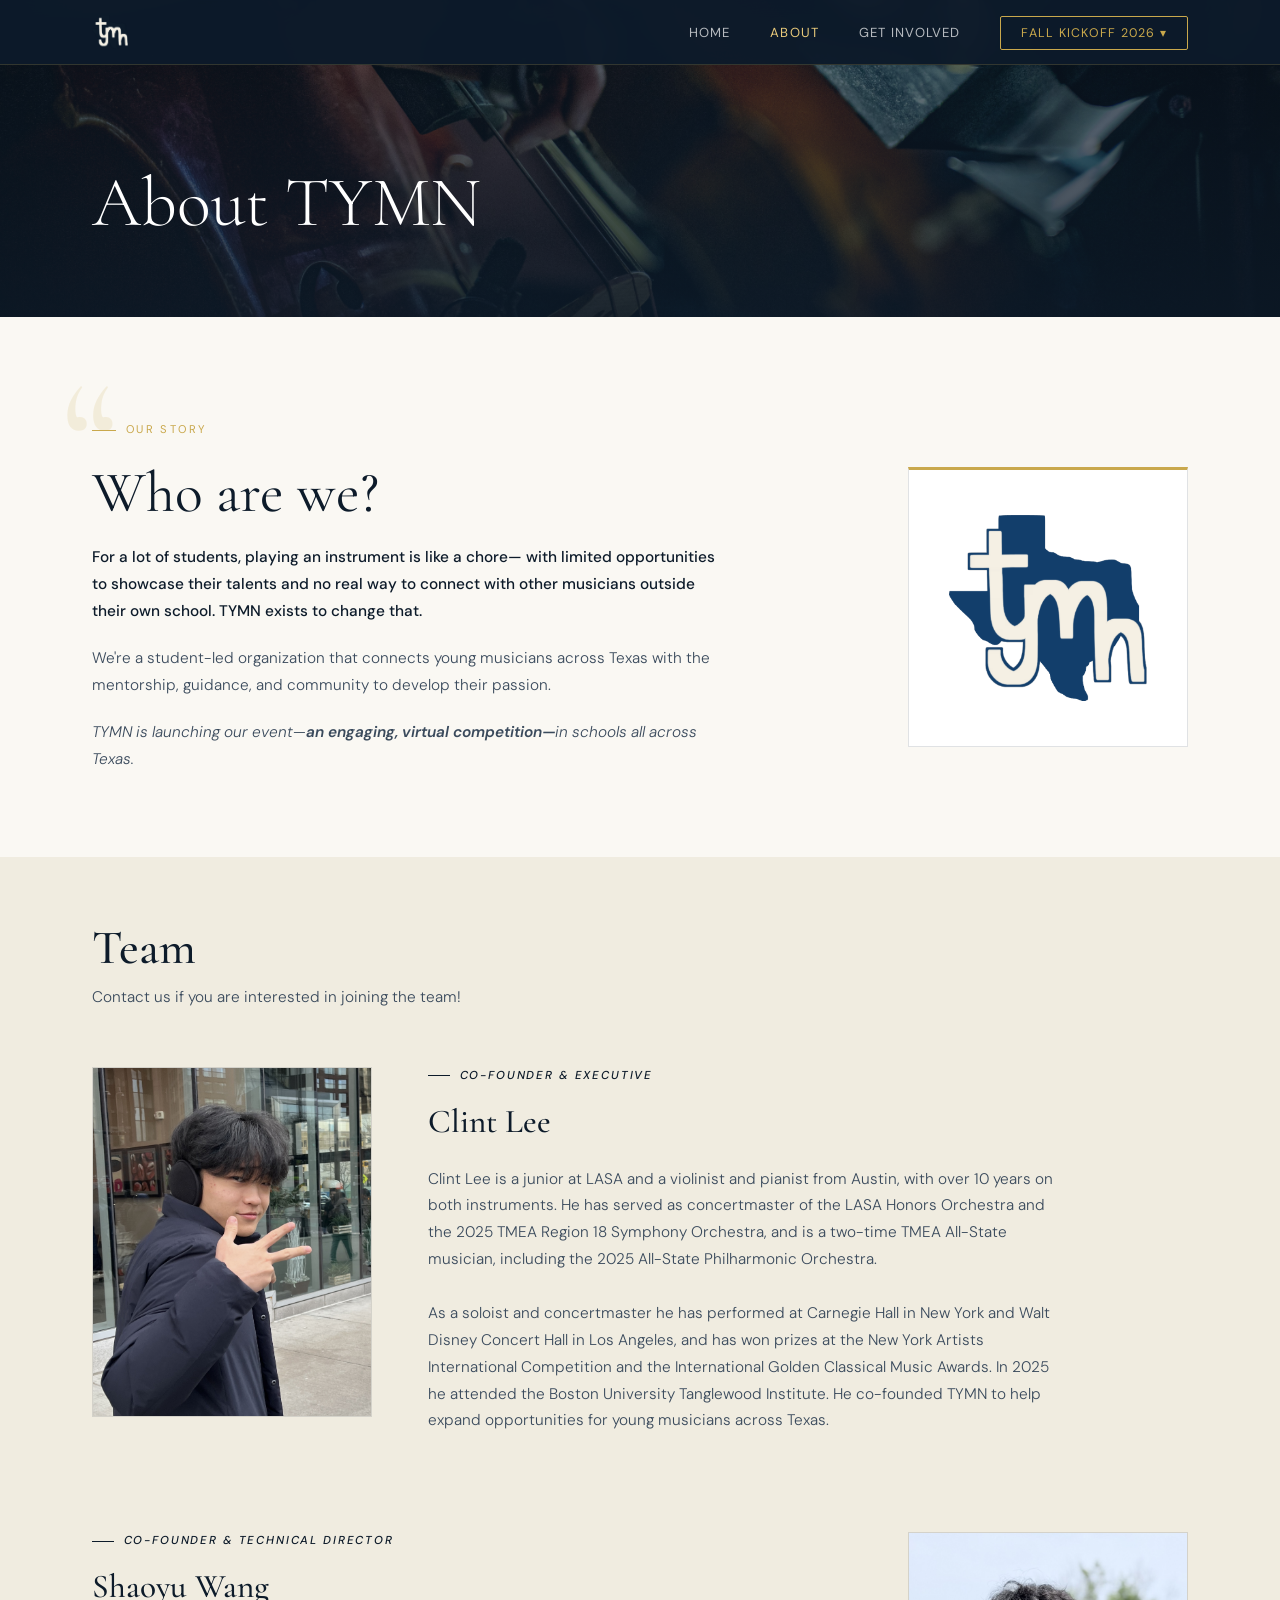
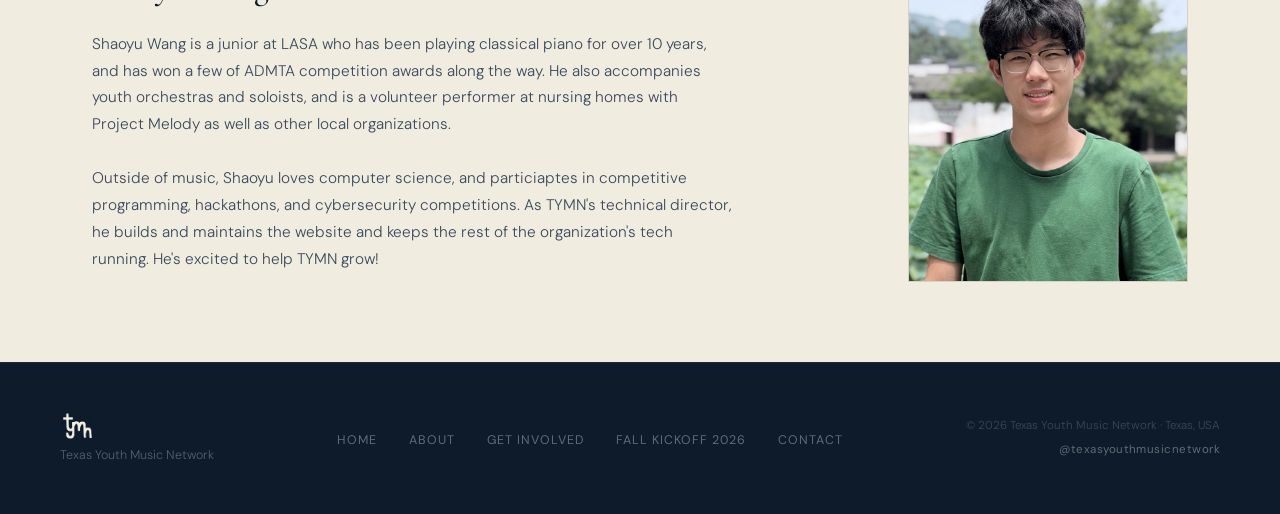
==== commit e8838e21: "clint bio update" ====
--- a/about/index.html
+++ b/about/index.html
@@ -173,37 +173,23 @@
 							>
 							<h3 class="team-feature-name">Clint Lee</h3>
 							<p class="team-feature-bio">
-								Clint Lee is a current junior at LASA, and a
-								violinist and pianist from Austin, Texas, with
-								over 10 years of experience on both instruments.
-								He has performed extensively as a soloist,
-								ensemble musician, and orchestral musician, and
-								has frequently served as concertmaster of the
-								LASA Honors Orchestra. Clint is a five-time TMEA
-								Region Orchestra musician and a two-time TMEA
-								All-State Orchestra musician, including
-								selection to the 2025 TMEA All-State
-								Philharmonic Orchestra and assistant principal
-								in the 2024 TMEA All-State Sinfonietta
-								Orchestra. He was named Concertmaster of the
-								2025 TMEA Region 18 Symphony Orchestra and has
-								also served as concertmaster and soloist with
-								the Austin All-City Orchestra. <br />
-								<br />As a soloist and concertmaster, Clint has
-								performed at Weill Recital Hall and on the
-								Perelman Stage at Carnegie Hall in New York, as
-								well as at Walt Disney Concert Hall in Los
-								Angeles. He was awarded Second Prize in the New
-								York Artists International Competition and
-								Second Place in the 2023 American Protégé
-								competition. He is also a two-time winner of the
-								International Golden Classical Music Awards,
-								receiving awards for both violin and piano.
-								Clint attended the 2025-2026 Boston University
-								Tanglewood Institute Young Artists Orchestra
-								program and continues to pursue music in violin
-								while working to expand opportunities for young
-								musicians through the Texas Youth Music Network.
+								Clint Lee is a junior at LASA and a violinist
+								and pianist from Austin, with over 10 years on
+								both instruments. He has served as concertmaster
+								of the LASA Honors Orchestra and the 2025 TMEA
+								Region 18 Symphony Orchestra, and is a two-time
+								TMEA All-State musician, including the 2025
+								All-State Philharmonic Orchestra.
+								<br /><br />
+								As a soloist and concertmaster he has performed
+								at Carnegie Hall in New York and Walt Disney
+								Concert Hall in Los Angeles, and has won prizes
+								at the New York Artists International
+								Competition and the International Golden
+								Classical Music Awards. In 2025 he attended the
+								Boston University Tanglewood Institute. He
+								co-founded TYMN to help expand opportunities for
+								young musicians across Texas.
 							</p>
 						</div>
 					</div>
@@ -227,7 +213,7 @@
 								other local organizations.
 								<br /><br />
 								Outside of music, Shaoyu loves computer science,
-								with wins in competitive programming,
+								and particiaptes in competitive programming,
 								hackathons, and cybersecurity competitions. As
 								TYMN's technical director, he builds and
 								maintains the website and keeps the rest of the
--- a/style.css
+++ b/style.css
@@ -2041,7 +2041,8 @@
 	font-weight: 500;
 	letter-spacing: 0.16em;
 	text-transform: uppercase;
-	color: var(--gold);
+	font-style: italic;
+	color: var(--navy);
 	margin-bottom: 0.6rem;
 }
 
@@ -2050,7 +2051,7 @@
 	display: inline-block;
 	width: 22px;
 	height: 1px;
-	background: var(--gold);
+	background: var(--navy);
 	flex-shrink: 0;
 }
 
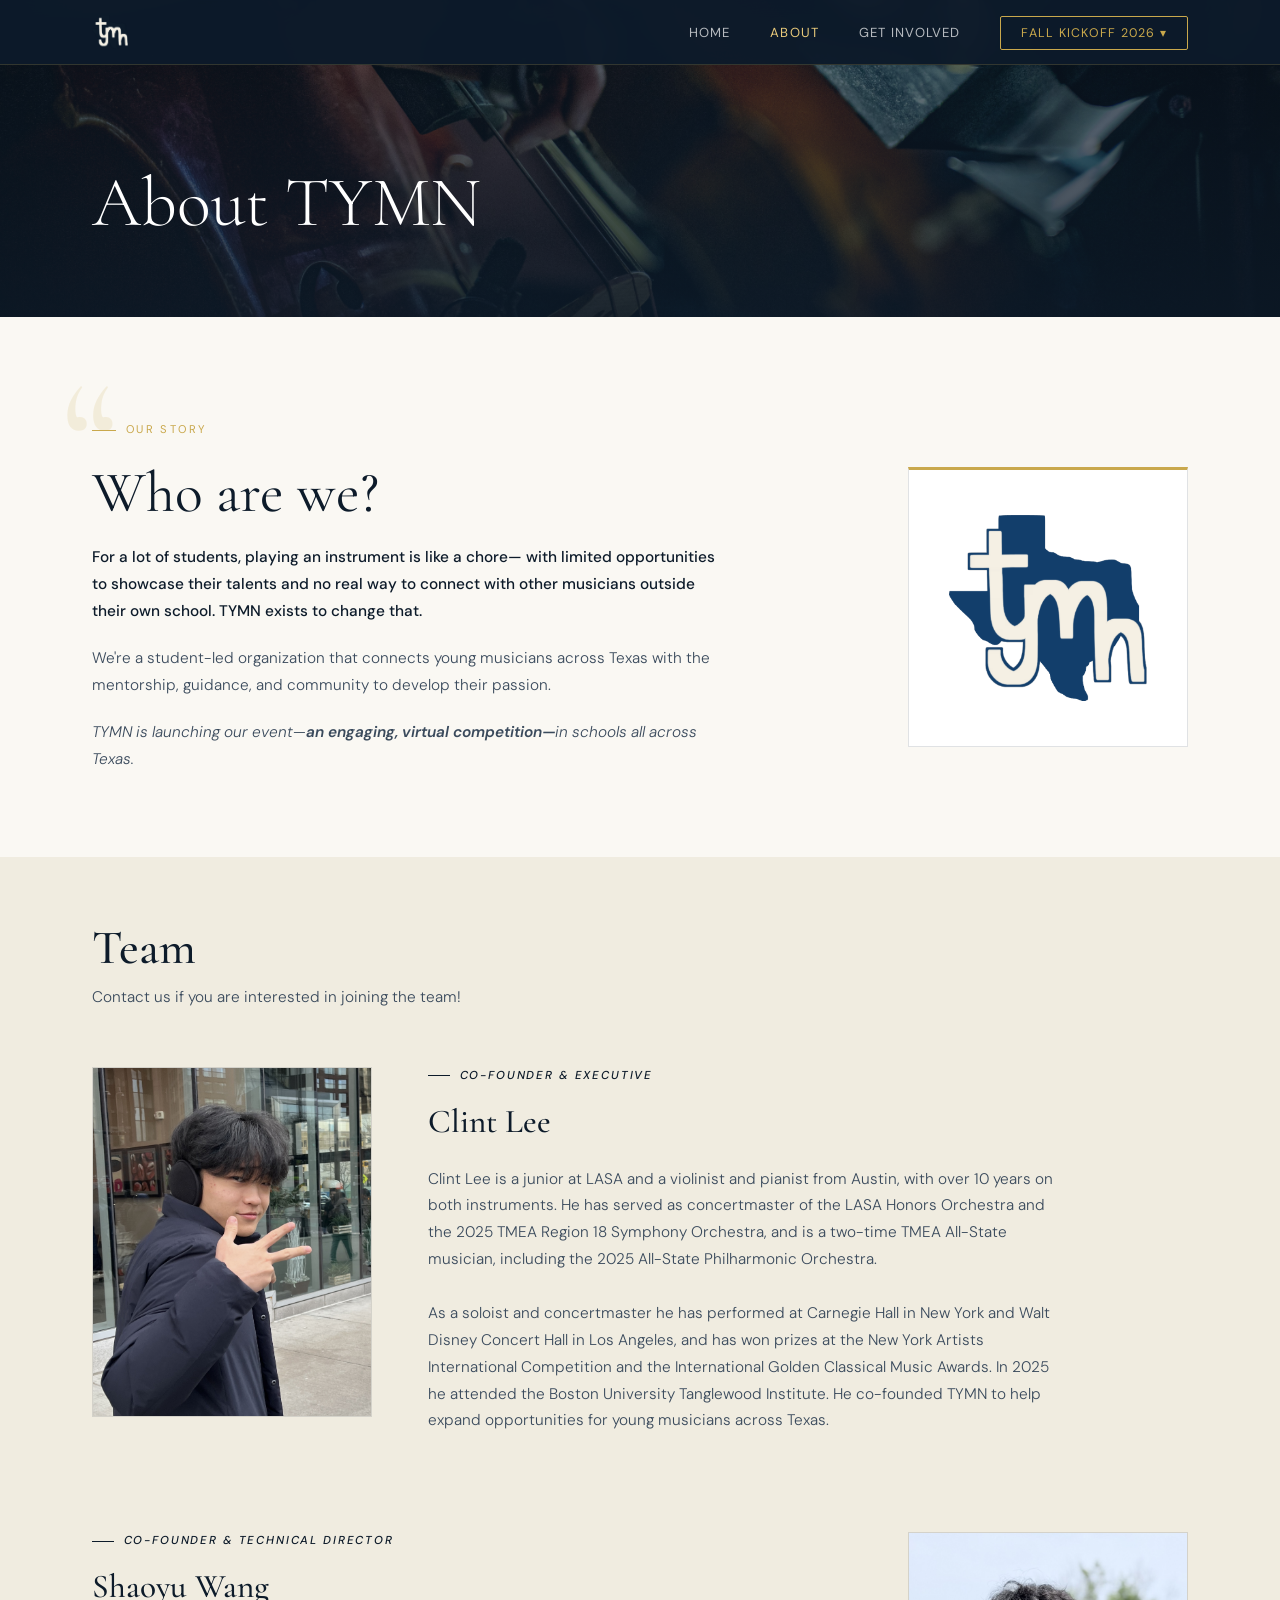
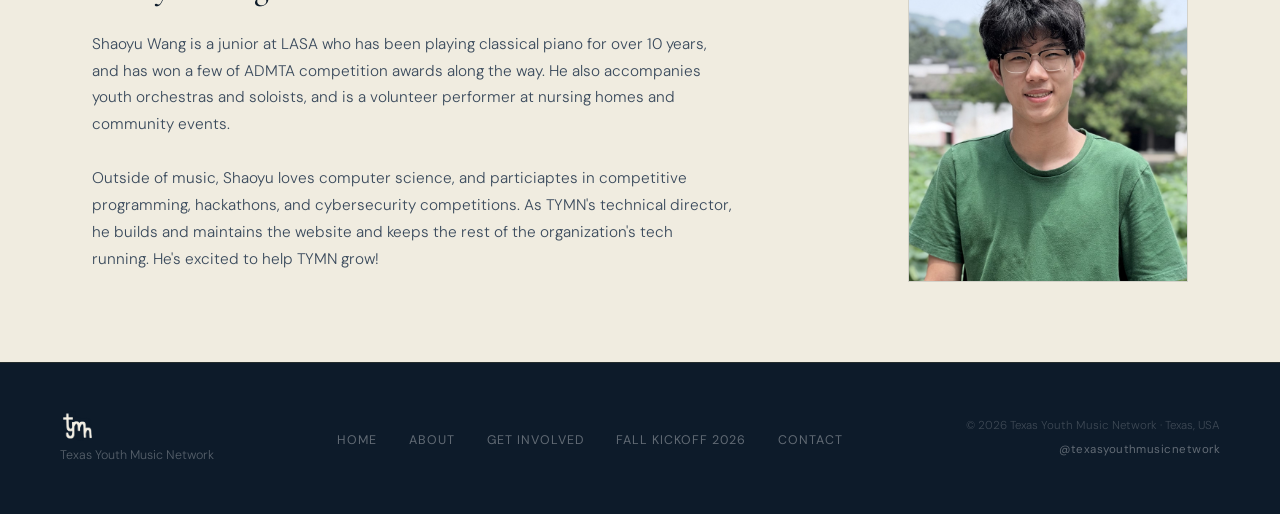
==== commit 5ef362d1: "update shaoyu info" ====
--- a/about/index.html
+++ b/about/index.html
@@ -209,8 +209,7 @@
 								has won a few of ADMTA competition awards along
 								the way. He also accompanies youth orchestras
 								and soloists, and is a volunteer performer at
-								nursing homes with Project Melody as well as
-								other local organizations.
+								nursing homes and community events.
 								<br /><br />
 								Outside of music, Shaoyu loves computer science,
 								and particiaptes in competitive programming,
--- a/style.css
+++ b/style.css
@@ -1216,7 +1216,7 @@
 	margin-bottom: 3.5rem;
 	font-size: var(--body-copy-size);
 	color: var(--text-mid);
-	max-width: 540px;
+	max-width: 600px;
 	font-weight: 300;
 	line-height: var(--body-copy-line);
 }
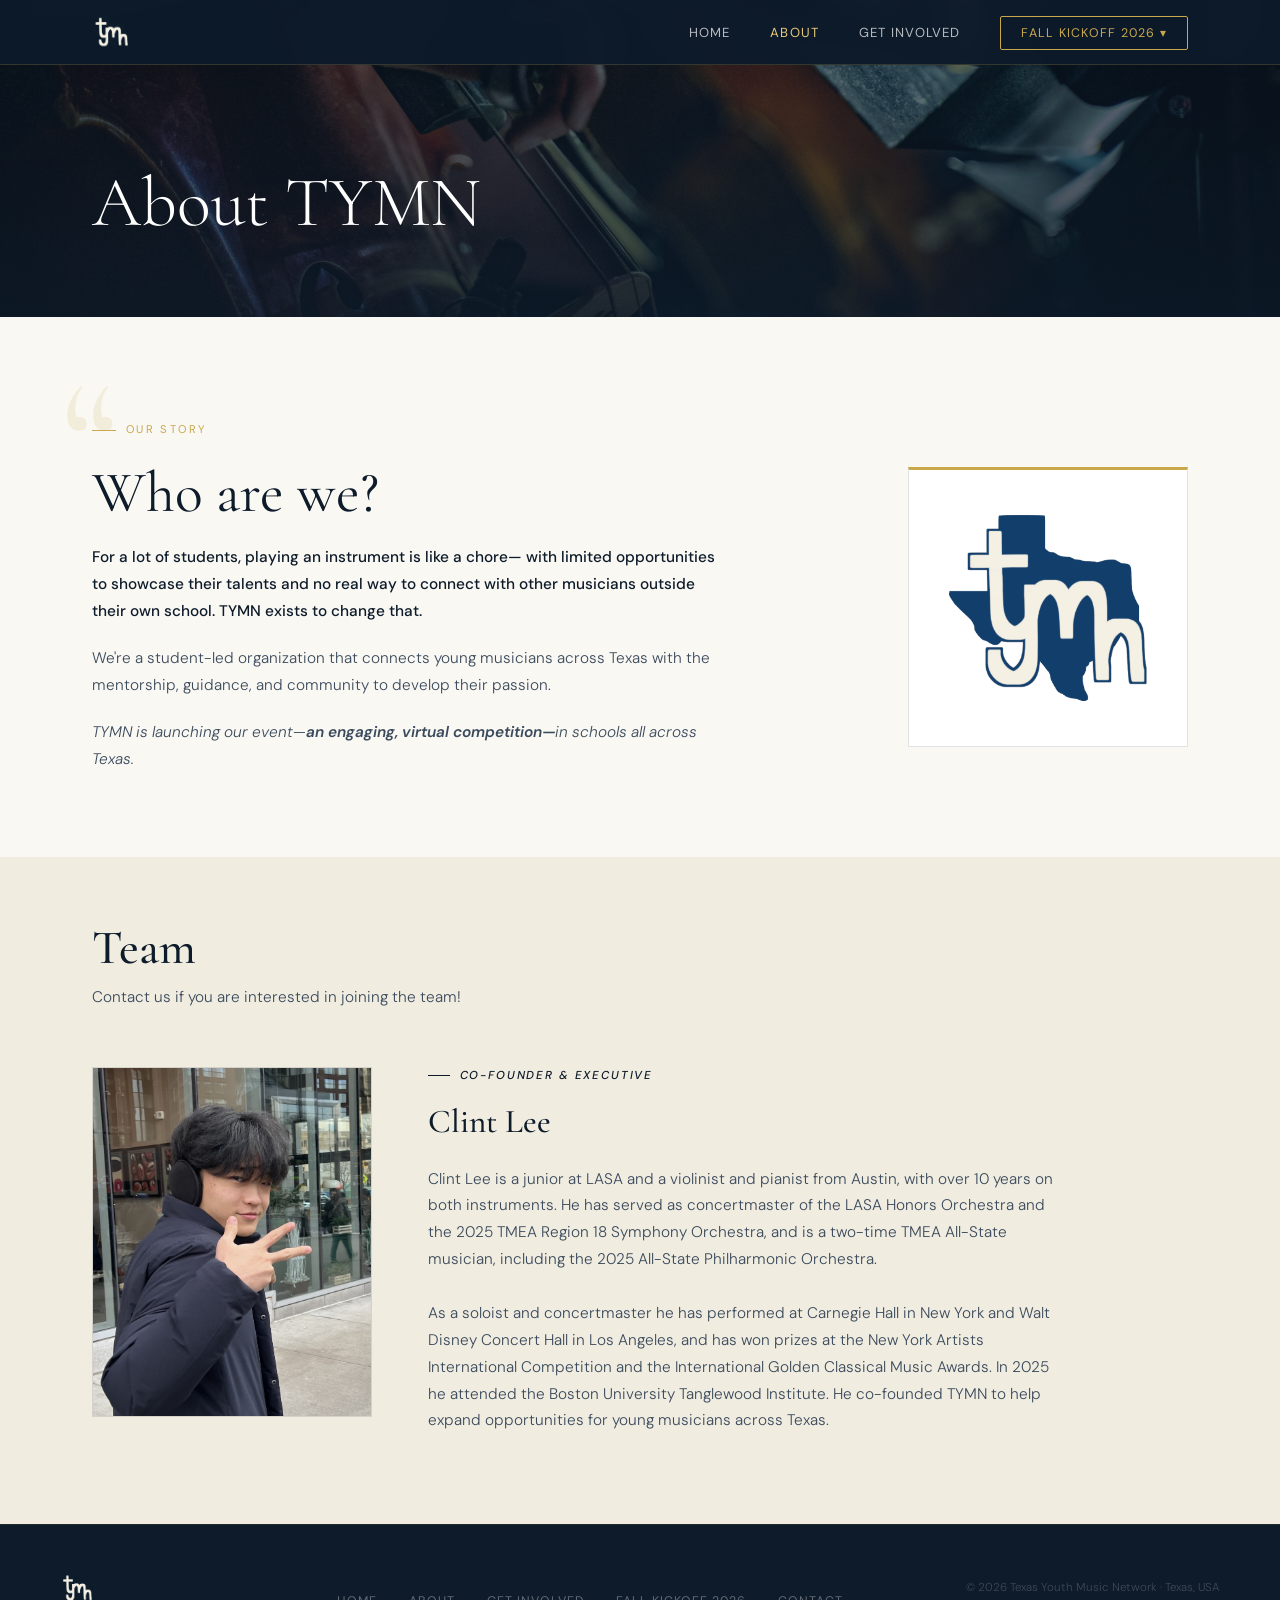
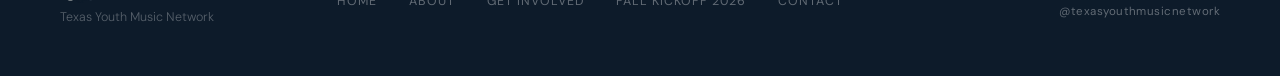
==== commit 4677e228: "update about" ====
--- a/about/index.html
+++ b/about/index.html
@@ -193,34 +193,6 @@
 							</p>
 						</div>
 					</div>
-
-					<div class="team-feature reverse">
-						<div class="team-feature-media">
-							<img src="/assets/shaoyu.jpg" alt="Shaoyu Wang" />
-						</div>
-						<div class="team-feature-body">
-							<span class="team-feature-role"
-								>Co-Founder &amp; Technical Director</span
-							>
-							<h3 class="team-feature-name">Shaoyu Wang</h3>
-							<p class="team-feature-bio">
-								Shaoyu Wang is a junior at LASA who has been
-								playing classical piano for over 10 years, and
-								has won a few of ADMTA competition awards along
-								the way. He also accompanies youth orchestras
-								and soloists, and is a volunteer performer at
-								nursing homes and community events.
-								<br /><br />
-								Outside of music, Shaoyu loves computer science,
-								and particiaptes in competitive programming,
-								hackathons, and cybersecurity competitions. As
-								TYMN's technical director, he builds and
-								maintains the website and keeps the rest of the
-								organization's tech running. He's excited to
-								help TYMN grow!
-							</p>
-						</div>
-					</div>
 				</div>
 			</div>
 		</section>
--- a/style.css
+++ b/style.css
@@ -283,6 +283,48 @@
 	color: var(--gold);
 }
 
+/* Poster variant of the page header: used on the Kickoff and Leaderboard
+   pages, where the event poster supplies the banner instead of the stock
+   orchestra photo. The poster is a tall, text-heavy portrait flyer, so a
+   wide banner can only ever show a horizontal band of it — and any band
+   with the poster's own lettering in it collides with the page title
+   sitting on top. Blurring it keeps the poster's navy-and-gold palette
+   and doodle shapes as banner texture while the title stays legible.
+   ::before carries the blurred art, ::after the darkening gradient. */
+.page-header.has-poster {
+	background-image: none;
+	background-color: var(--navy);
+	min-height: 320px;
+	display: flex;
+	align-items: center;
+	overflow: hidden;
+}
+
+.page-header.has-poster::before {
+	background-image: url("assets/TYMNposter.jpg");
+	background-size: cover;
+	background-position: center 22%;
+	filter: blur(22px) brightness(0.6) saturate(1.25);
+	/* scaled up so the blur doesn't feather in from the banner edges */
+	transform: scale(1.18);
+}
+
+.page-header.has-poster::after {
+	content: "";
+	position: absolute;
+	inset: 0;
+	z-index: 1;
+	background: linear-gradient(
+		180deg,
+		rgba(13, 27, 42, 0.3) 0%,
+		rgba(13, 27, 42, 0.72) 100%
+	);
+}
+
+.page-header.has-poster .section-inner {
+	width: 100%;
+}
+
 /* ─── HERO ─── */
 #hero {
 	background: var(--navy);
@@ -885,6 +927,15 @@
 	line-height: 1.15;
 }
 
+.program-poster {
+	flex: 0 0 auto;
+	width: 104px;
+	height: auto;
+	display: block;
+	border: 1px solid var(--border-gold);
+	border-radius: 3px;
+}
+
 .program-card-body {
 	flex: 1 1 320px;
 	min-width: 0;
@@ -1747,6 +1798,9 @@
 	.hero-slide-content {
 		padding-bottom: 2.4rem;
 	}
+	.program-poster {
+		width: 84px;
+	}
 	.program-card {
 		padding: 1.5rem;
 	}
@@ -1783,6 +1837,9 @@
 @media (max-width: 600px) {
 	.page-header {
 		padding-top: 88px;
+	}
+	.page-header.has-poster {
+		min-height: 220px;
 	}
 	.nav-logo img {
 		height: 28px;
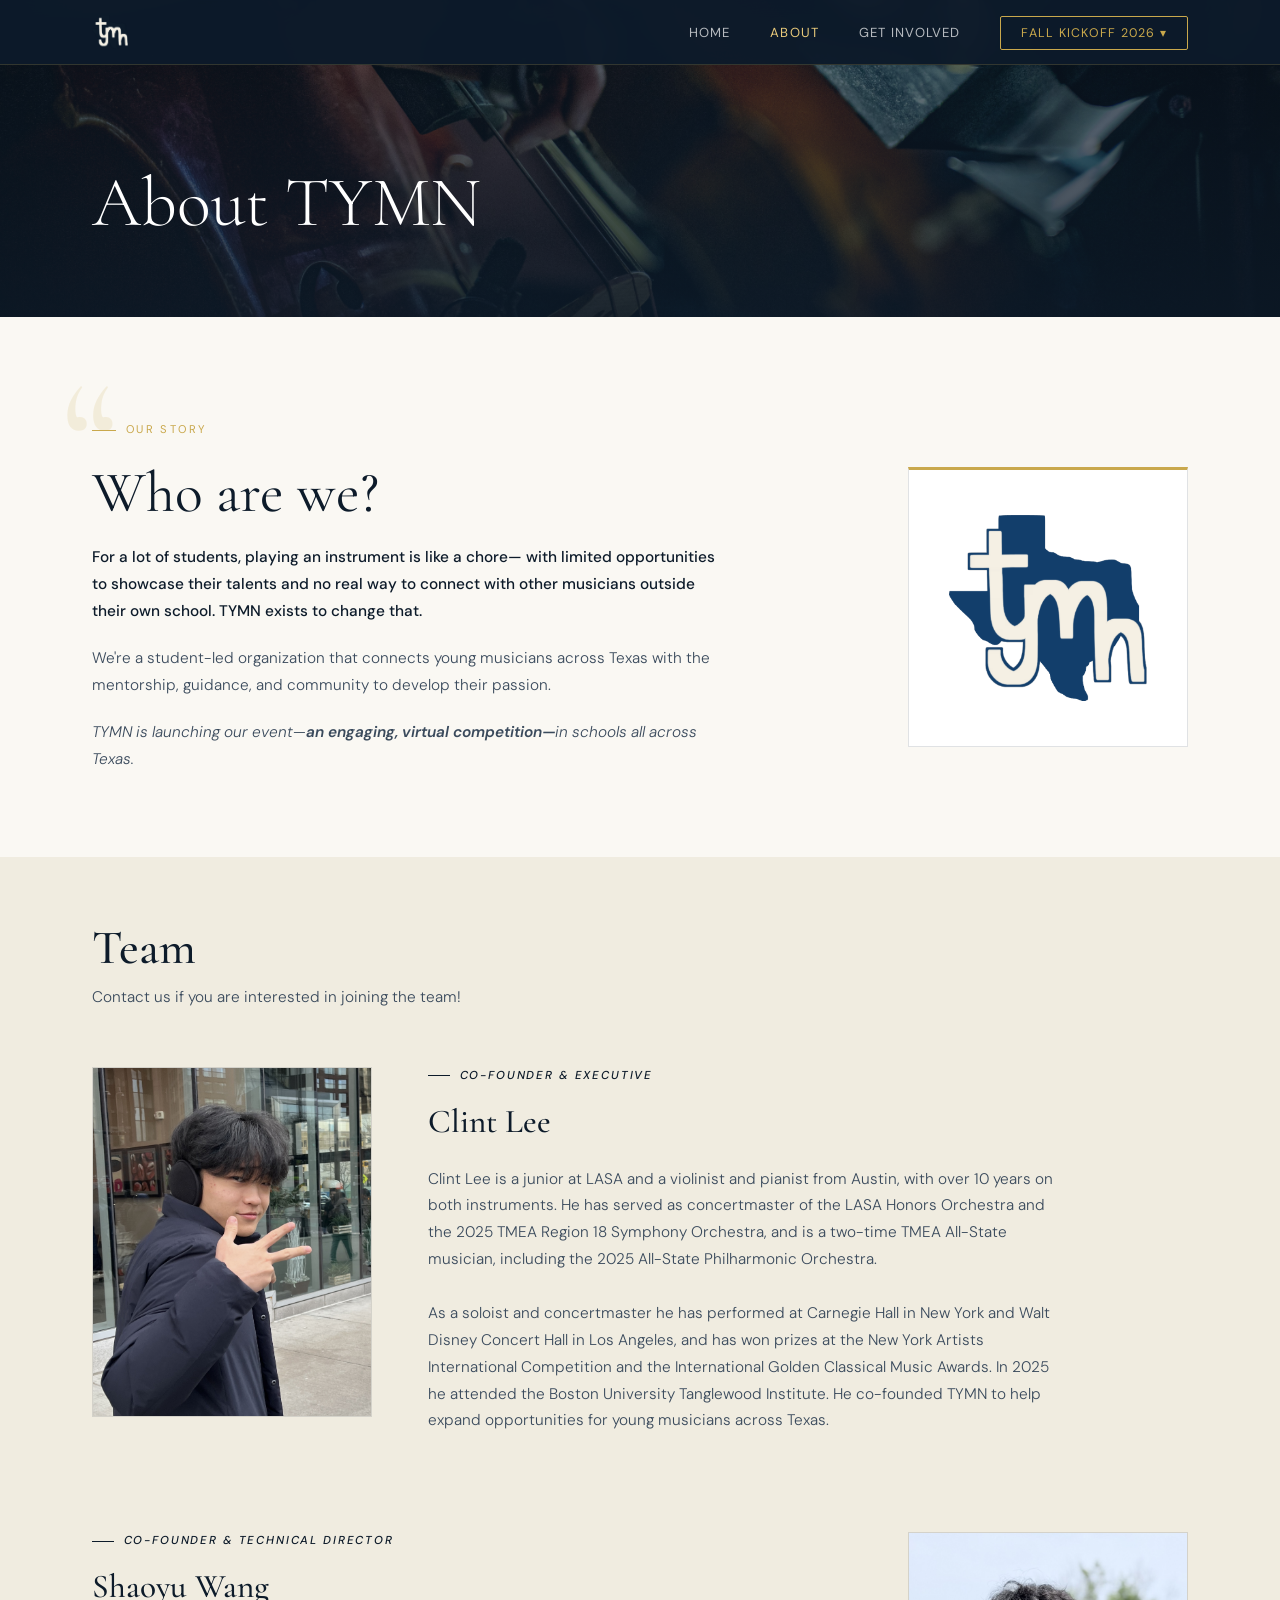
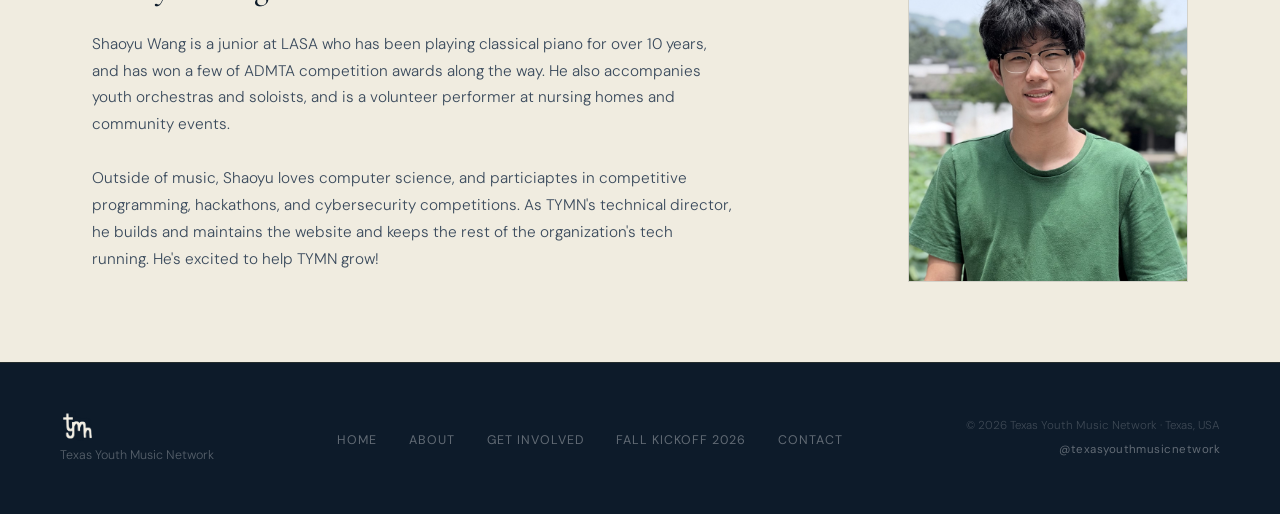
==== commit 40550245: "update about" ====
--- a/about/index.html
+++ b/about/index.html
@@ -193,6 +193,34 @@
 							</p>
 						</div>
 					</div>
+
+					<div class="team-feature reverse">
+						<div class="team-feature-media">
+							<img src="/assets/shaoyu.jpg" alt="Shaoyu Wang" />
+						</div>
+						<div class="team-feature-body">
+							<span class="team-feature-role"
+								>Co-Founder &amp; Technical Director</span
+							>
+							<h3 class="team-feature-name">Shaoyu Wang</h3>
+							<p class="team-feature-bio">
+								Shaoyu Wang is a junior at LASA who has been
+								playing classical piano for over 10 years, and
+								has won a few of ADMTA competition awards along
+								the way. He also accompanies youth orchestras
+								and soloists, and is a volunteer performer at
+								nursing homes and community events.
+								<br /><br />
+								Outside of music, Shaoyu loves computer science,
+								and particiaptes in competitive programming,
+								hackathons, and cybersecurity competitions. As
+								TYMN's technical director, he builds and
+								maintains the website and keeps the rest of the
+								organization's tech running. He's excited to
+								help TYMN grow!
+							</p>
+						</div>
+					</div>
 				</div>
 			</div>
 		</section>
